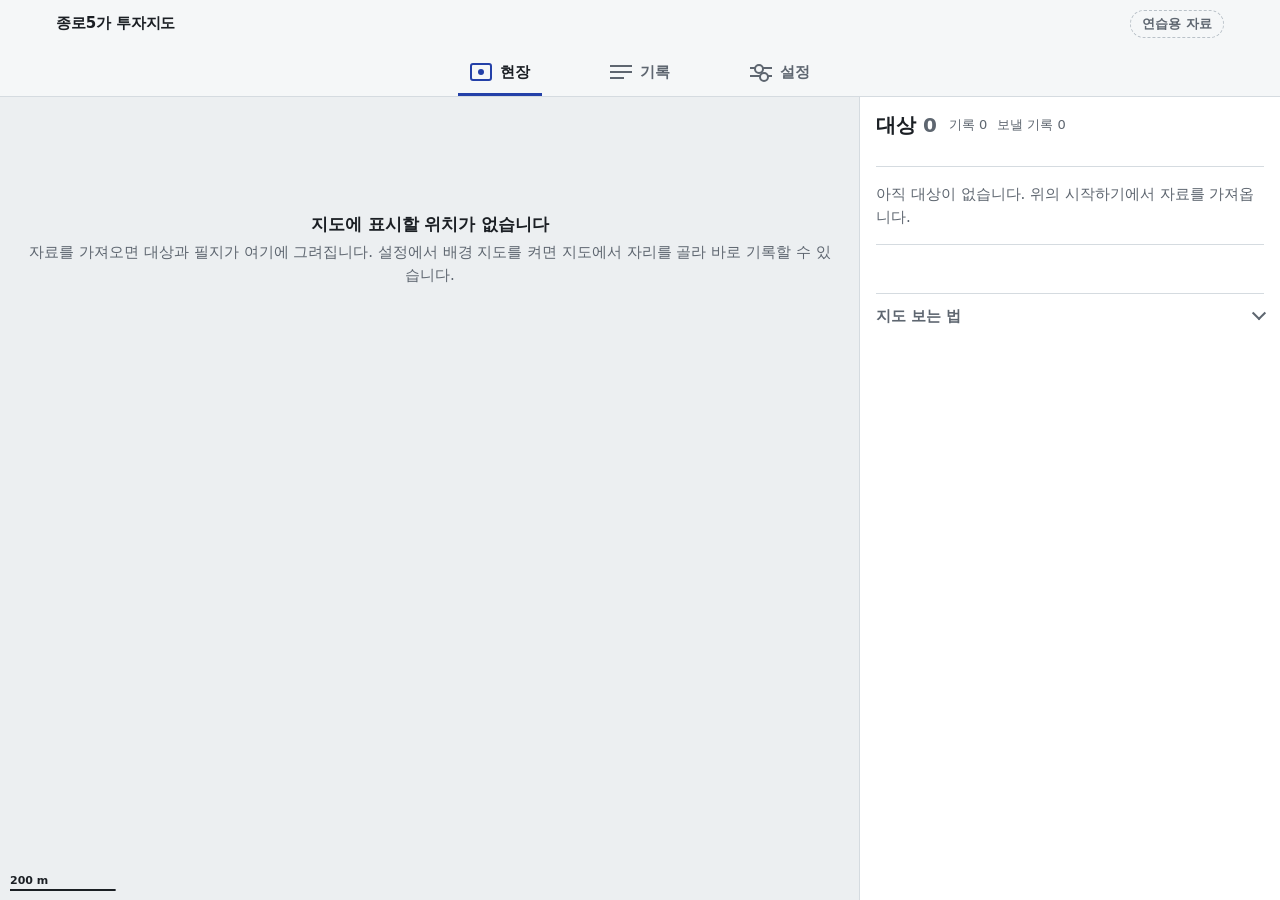
==== web/index.html @ 3e19338e "J5-066: 거래 종류 거르기 (지도 실거래·주변 사례) - 지도 실거래 줄과 필지 카드 주변 사례에 같은 종류 고르기(모든 종류·상업·업무·단독·다가구·토지), 이 폰에 저장 " ====
<!doctype html>
<html lang="ko">
<head>
<meta charset="utf-8">
<meta name="viewport" content="width=device-width, initial-scale=1, viewport-fit=cover">
<meta http-equiv="Content-Security-Policy" content="default-src 'self'; img-src 'self' blob: https://api.vworld.kr; object-src 'none'; base-uri 'none'; form-action 'none'">
<meta name="theme-color" content="#f5f7f8">
<title>종로5가 투자지도</title>
<link rel="icon" href="favicon.svg" type="image/svg+xml">
<link rel="stylesheet" href="styles.css">
</head>
<body>
<header class="appbar">
  <div class="appbar-inner">
    <h1 class="wordmark">종로5가 투자지도</h1>
    <span id="mode-badge" class="mode-badge" title="지금 쓰는 자료 종류">연습용 자료</span>
  </div>
  <div id="offline-banner" class="banner banner-offline" role="status" hidden>오프라인입니다. 지도·목록·기록·보내기는 그대로 쓸 수 있습니다.</div>
</header>

<main id="main">
<p id="fatal" class="banner banner-error" role="alert" hidden></p>

<!-- 현장: 화면을 채우는 지도 + 아래 시트(대상 목록·선택한 대상·필지) -->
<section id="view-map" class="view view-field" data-view="map" aria-labelledby="map-title">
  <h2 id="map-title" class="sr-only">현장</h2>
  <div class="field-map map-wrap">
    <svg id="map-svg" role="img" aria-label="대상 위치와 필지 경계 지도"></svg>
    <div id="map-empty" class="map-empty"><div><strong>지도에 표시할 위치가 없습니다</strong>자료를 가져오면 대상과 필지가 여기에 그려집니다. 설정에서 배경 지도를 켜면 지도에서 자리를 골라 바로 기록할 수 있습니다.</div></div>
    <div id="map-top" class="map-top">
      <form id="parcel-search-form" class="map-search" role="search" hidden>
        <label for="parcel-search" class="sr-only">지번으로 필지 찾기</label>
        <input id="parcel-search" type="search" inputmode="search" autocomplete="off" enterkeyhint="search" placeholder="지번 (예: 182-13)">
        <button id="parcel-search-go" class="search-go" type="submit">찾기</button>
      </form>
      <div class="map-chips" role="group" aria-label="지도 보기">
        <button id="map-locate" class="chip" disabled>내 위치</button>
        <button id="map-fit" class="chip" aria-label="전체 보기">전체</button>
        <button id="map-zones" class="chip" aria-pressed="false" disabled>용도지역</button>
        <button id="map-deals" class="chip" aria-pressed="false" aria-controls="deal-legend" hidden>실거래</button>
      </div>
      <div id="pick-bar" class="pick-bar" role="group" aria-labelledby="pick-help" hidden>
        <p id="pick-help" class="pick-help">지도를 움직여 가운데 십자를 기록할 곳에 맞춥니다. 필지 안이면 그 필지 카드가 열립니다.</p>
        <label for="pick-name" class="sr-only">이름 (선택)</label>
        <input id="pick-name" type="text" autocomplete="off" maxlength="60" enterkeyhint="done" placeholder="이름 (선택, 예: 세운상가 옆 3층)">
        <div class="card-actions"><button id="pick-ok" class="primary">이 자리를 대상으로 기록</button><button id="pick-cancel" class="secondary">취소</button></div>
        <p id="pick-note" class="note" role="status"></p>
      </div>
      <p id="zone-legend" class="map-legend zone-legend" hidden></p>
      <div id="deal-legend" class="deal-legend" role="group" aria-label="실거래 보기" hidden>
        <span class="deal-seg" role="group" aria-label="값">
          <button class="deal-seg-btn" data-deal-mode="total" aria-pressed="true">총액</button><button class="deal-seg-btn" data-deal-mode="land" aria-pressed="false">대지 평당</button><button class="deal-seg-btn" data-deal-mode="floor" aria-pressed="false">연면적 평당</button>
        </span>
        <label for="deal-years" class="sr-only">기간</label>
        <select id="deal-years" class="deal-years"><option value="1">1년</option><option value="3">3년</option><option value="5">5년</option><option value="0">전체</option></select>
        <label for="deal-kind" class="sr-only">거래 종류</label>
        <select id="deal-kind" class="deal-years" hidden><option value="all">모든 종류</option><option value="nrg">상업·업무</option><option value="sh">단독·다가구</option><option value="land">토지</option></select>
        <span id="deal-count" class="deal-count" role="status"></span>
      </div>
    </div>
    <div class="map-tools" role="group" aria-label="확대·축소·자리 고르기">
      <button id="map-zoom-in" class="tool" aria-label="확대">+</button>
      <button id="map-zoom-out" class="tool" aria-label="축소">−</button>
      <button id="map-pick" class="tool pick-tool" aria-label="자리 고르기" title="자리 고르기: 지도에서 한 곳을 골라 기록" aria-pressed="false" aria-controls="pick-bar"><svg viewBox="0 0 24 24" width="22" height="22" aria-hidden="true" focusable="false"><circle cx="12" cy="12" r="6" /><line x1="12" y1="1" x2="12" y2="7" /><line x1="12" y1="17" x2="12" y2="23" /><line x1="1" y1="12" x2="7" y2="12" /><line x1="17" y1="12" x2="23" y2="12" /></svg></button>
    </div>
  </div>

  <div id="field-sheet" class="field-sheet" data-state="peek">
    <button id="sheet-toggle" class="sheet-grip" type="button" aria-expanded="false" aria-controls="sheet-body"><span class="grip" aria-hidden="true"></span><span class="sr-only">목록 펼치기</span></button>
    <div class="sheet-head">
      <h3 id="targets-title" class="sheet-title">대상 <span id="stat-targets" class="num">0</span></h3>
      <p class="sheet-counts"><span>기록 <span id="stat-records" class="num">0</span></span><span class="to-send">보낼 기록 <span id="stat-unexported" class="num">0</span></span></p>
      <button id="start-observing" class="primary" hidden>기록 시작</button>
    </div>
    <div id="sheet-body" class="sheet-body">
      <p id="parcel-search-note" class="note" role="status"></p>
      <ul id="parcel-search-results" class="rows pick-list" hidden></ul>

      <div id="map-selected" class="target-card" hidden>
        <div class="card-head">
          <div class="card-title"><strong id="map-selected-label"></strong><span id="map-selected-badges" class="badges"></span></div>
          <button id="map-selected-close" class="tool close" aria-label="선택 해제">✕</button>
        </div>
        <p id="map-selected-sub" class="pencil"></p>
        <div class="card-actions">
          <button id="map-selected-start" class="primary big">기록하기</button>
          <button id="map-selected-history" class="secondary">이력</button>
        </div>
        <p id="map-selected-ext" class="ext-links" hidden></p>
      </div>

      <div id="deal-panel" class="parcel-card" hidden>
        <div class="card-head">
          <div class="card-title"><span class="badge">번지대</span><strong id="deal-title" class="jibun"></strong></div>
          <button id="deal-close" class="tool close" aria-label="번지대 거래 닫기">✕</button>
        </div>
        <p id="deal-note" class="pencil small"></p>
        <ul id="deal-list" class="rows deal-list"></ul>
      </div>

      <div id="parcel-panel" class="parcel-card" hidden>
        <div class="card-head">
          <div class="card-title">
            <span id="parcel-mode" class="badge"></span>
            <strong id="parcel-title" class="jibun"></strong>
          </div>
          <button id="parcel-close" class="tool close" aria-label="필지 닫기">✕</button>
        </div>
        <p class="pencil small">필지 번호 <span id="parcel-pnu" class="num"></span></p>
        <p id="parcel-meta" class="pencil small"></p>
        <ul id="parcel-attrs" class="facts" hidden></ul>
        <section id="parcel-years" class="card-years" aria-labelledby="parcel-years-title" hidden>
          <h4 id="parcel-years-title" class="sub-title">연도별</h4>
          <table id="parcel-years-table" class="years-table" aria-labelledby="parcel-years-title"><thead><tr><th scope="col">연도</th><th scope="col">공시지가<span class="unit">원/㎡</span></th><th scope="col">이 필지 거래</th><th scope="col" class="col-owner">소유 변동</th></tr></thead><tbody></tbody></table>
          <button id="parcel-years-all" class="quiet">모든 연도와 기록 보기</button>
        </section>
        <section id="parcel-deals" class="card-deals" aria-labelledby="parcel-deals-title" hidden>
          <h4 id="parcel-deals-title" class="sub-title">최근 거래</h4>
          <ul id="parcel-deals-list" class="rows deal-list"></ul>
          <p id="parcel-deals-note" class="pencil small" hidden></p>
        </section>
        <section id="parcel-comps" class="card-comps" aria-labelledby="parcel-comps-title" hidden>
          <h4 id="parcel-comps-title" class="sub-title">주변 사례</h4>
          <p class="comps-scope"><span id="comps-scope" class="pencil small"></span><label for="comps-years" class="sr-only">주변 사례 기간</label><select id="comps-years" class="deal-years"><option value="1">1년</option><option value="3">3년</option><option value="5">5년</option><option value="0">전체</option></select><label for="comps-kind" class="sr-only">주변 사례 거래 종류</label><select id="comps-kind" class="deal-years" hidden><option value="all">모든 종류</option><option value="nrg">상업·업무</option><option value="sh">단독·다가구</option><option value="land">토지</option></select></p>
          <ul id="comps-facts" class="facts"></ul>
          <p id="comps-reference" class="note" role="status"></p>
          <ul id="comps-list" class="rows deal-list"></ul>
          <p class="pencil small">실거래 신고 자료에서 계산한 단가와 배율이며 감정평가가 아닙니다. 지분 거래는 단가에서 뺍니다. 기간은 지도의 실거래 기간과 같습니다.</p>
        </section>
        <details id="parcel-price" class="disclosure quiet" hidden>
          <summary>공시지가가 바뀐 지점</summary>
          <ul id="parcel-price-list" class="facts price-trend"></ul>
        </details>
        <h4 class="sub-title">이 필지의 대상</h4>
        <ul id="parcel-assets" class="rows inside-list"></ul>
        <div class="card-actions">
          <button id="parcel-history" class="primary">필지 이력</button>
          <button id="parcel-new-asset" class="secondary" hidden>이 필지를 대상으로 기록</button>
        </div>
        <p id="parcel-ext" class="ext-links" hidden></p>
        <details class="disclosure quiet">
          <summary>이 정보의 출처</summary>
          <p id="parcel-attrs-note" class="help" hidden>PC 에서 넣은 토지 자료(VWorld 토지특성·이용계획·소유구분)의 값을 그대로 보입니다. 확인이나 법률 판단이 아니며, 기준일은 위 목록의 "자료 기준일" 입니다(지도의 필지 경계 기준일과 다를 수 있습니다). 소유는 구분·공유인수·변동일만 담습니다. 규제 이름은 자료에 적힌 순서대로이고 코드와 하나씩 짝지은 것이 아닙니다.</p>
          <p class="help">공시지가 추이는 PC 에 넣은 토지 자료 사이에서 값이 바뀐 지점입니다. 시세나 가치 판단이 아닙니다.</p>
          <p class="help">"이 필지를 대상으로 기록" 은 이 폰에만 임시 대상을 만들고 바로 기록을 시작합니다. PC 로 보내면 확인 전 대상으로 넘어가고, 나중에 PC 자료에 그 대상이 들어오면 폰의 사본은 정리됩니다.</p>
        </details>
      </div>

      <div id="home-empty" class="start-card" hidden>
        <h3>시작하기</h3>
        <p>PC 에서 만든 자료 파일(.j5view.zip)을 가져오면 대상·필지·거래가 한 번에 들어옵니다. 처음이라면 연습용 자료로 먼저 둘러봅니다.</p>
        <div class="card-actions">
          <label class="file-btn primary-file"><span>PC 자료 파일 가져오기</span><input id="home-view-file" type="file" accept="application/zip,.zip"></label>
          <button id="home-load-synthetic" class="secondary">연습용 자료로 둘러보기</button>
        </div>
        <p id="home-note" class="note" role="status"></p>
        <button id="home-go-settings" class="quiet">다른 파일은 설정에서 가져옵니다</button>
      </div>

      <div id="asset-filter" class="seg" role="group" aria-label="대상 목록 거르기" hidden>
        <button type="button" data-filter="all" aria-pressed="true">전체</button>
        <button type="button" data-filter="watchlist" aria-pressed="false">관찰목록</button>
        <span id="asset-filter-note" class="pencil" role="status"></span>
      </div>
      <ul id="asset-list" class="rows target-list" aria-labelledby="targets-title"></ul>
      <p id="home-last" class="pencil small"></p>
      <p id="map-note" class="pencil small" role="status"></p>

      <details id="parcel-filter" class="disclosure filter-box" hidden>
        <summary>조건으로 필지 찾기</summary>
        <form id="parcel-filter-form">
          <div class="filter-grid">
            <label>용도지역 <select id="pf-zone"><option value="">전체</option></select></label>
            <label>소유구분 <select id="pf-owner"><option value="">전체</option></select></label>
            <label>공부면적 최소 ㎡ <input id="pf-area-min" type="number" inputmode="decimal" min="0" step="any"></label>
            <label>공부면적 최대 ㎡ <input id="pf-area-max" type="number" inputmode="decimal" min="0" step="any"></label>
            <label>공시지가 최소 만원/㎡ <input id="pf-price-min" type="number" inputmode="decimal" min="0" step="any"></label>
            <label>공시지가 최대 만원/㎡ <input id="pf-price-max" type="number" inputmode="decimal" min="0" step="any"></label>
            <label class="wide">대상 <select id="pf-assets"><option value="">상관없음</option><option value="none">대상 없는 필지</option><option value="any">대상 있는 필지</option><option value="watch">관찰목록 대상이 있는 필지</option></select></label>
            <label class="check wide"><input id="pf-restricted" type="checkbox"> 저촉 규제가 있는 필지만</label>
          </div>
          <div class="card-actions"><button type="submit" class="primary">찾기</button><button type="button" id="pf-clear" class="secondary">지우기</button></div>
        </form>
        <p id="parcel-filter-note" class="note" role="status"></p>
        <ul id="parcel-filter-results" class="rows pick-list" hidden></ul>
        <p class="help">불러온 필지의 토지 자료 값으로 거릅니다. 값이 없는 필지는 맞는 것으로 치지 않고 따로 셉니다. 공부면적은 토지대장 면적입니다. 매입 가능성이나 규제 판단이 아닙니다.</p>
      </details>

      <details class="disclosure quiet">
        <summary>지도 보는 법</summary>
        <p id="map-legend" class="map-legend"><span><span class="lg lg-syn"></span>연습용 대상</span> <span><span class="lg lg-real"></span>실제 대상</span> <span><span class="lg lg-sel"></span>고른 대상</span> <span><span class="lg lg-parcel"></span>필지 경계</span> <span><span class="lg lg-bm"></span>건물·도로</span></p>
        <p class="help">점을 누르면 대상이, 필지를 누르면 그 필지의 정보가 아래에 열립니다. 북쪽이 위입니다.</p>
        <p class="help">"내 위치" 는 누를 때만 위치를 한 번 읽어 지도에 표시하고 그 자리의 필지를 엽니다. 위치는 저장하거나 보내지 않습니다. 배경 타일을 켜 두었다면 화면을 자동으로 옮기지 않습니다(옮기면 그 주변 타일을 제공자에게 요청하게 됩니다).</p>
        <p class="help">"용도지역" 은 토지 자료가 든 필지 파일을 넣었을 때 켤 수 있습니다. 색은 구분용이며 규제 판단이 아닙니다.</p>
        <p class="help">"다른 지도에서 보기" 를 누르면 좌표만 그 지도 서비스로 넘어갑니다. 대상 이름·지번·기록은 넘기지 않습니다.</p>
      </details>
    </div>
  </div>
</section>

<!-- 기록: PC 로 보내기 + 이 폰의 기록 -->
<section id="view-records" class="view view-page" data-view="records" aria-labelledby="records-title" hidden>
  <div class="page-head">
    <h2 id="records-title">기록 <span id="record-count" class="count"></span></h2>
  </div>
  <section class="send-card" aria-labelledby="export-title">
    <h3 id="export-title">PC 로 보내기</h3>
    <p id="export-summary" class="summary" role="status"></p>
    <ol id="export-steps" class="steps" aria-label="보내기 단계">
      <li class="step-item" data-step="1"><span class="step-n">1</span><span class="step-t">확인</span></li>
      <li class="step-item" data-step="2"><span class="step-n">2</span><span class="step-t">파일 만들기</span></li>
      <li class="step-item" data-step="3"><span class="step-n">3</span><span class="step-t">파일 저장</span></li>
      <li class="step-item" data-step="4"><span class="step-n">4</span><span class="step-t">저장 확인</span></li>
    </ol>
    <div class="card-actions">
      <button id="export-prepare" class="primary">파일 만들기</button>
      <button id="export-save" class="primary" disabled>파일 저장</button>
      <button id="export-confirm" class="secondary" disabled>저장 확인</button>
    </div>
    <p id="export-note" class="note" role="status" aria-live="polite"></p>
    <ul id="export-errors" class="plain"></ul>
    <label class="check"><input id="include-exported" type="checkbox"> 이미 보낸 기록도 다시 넣기</label>
    <details class="disclosure quiet">
      <summary>보내기는 이렇게 됩니다</summary>
      <p class="help">기록과 사진을 파일 하나로 묶어 폰에 저장하고, 그 파일을 PC 로 옮겨 반영합니다. 파일 앱에서 저장된 것을 확인하고 "저장 확인" 을 눌러야 보낸 기록이 됩니다.</p>
      <p class="help">보낸 뒤 PC 에 반영됐는지, 백업됐는지는 PC 에서 확인합니다. 이 폰은 기록을 지우지 않습니다.</p>
    </details>
    <details class="disclosure quiet"><summary>만든 파일</summary><ul id="export-history" class="plain"></ul></details>
  </section>
  <h3 class="list-head">이 폰의 기록</h3>
  <ul id="record-list" class="rows record-list"></ul>
</section>

<!-- 설정 -->
<section id="view-settings" class="view view-page" data-view="settings" aria-labelledby="settings-title" hidden>
  <div class="page-head">
    <h2 id="settings-title">설정</h2>
  </div>

  <section class="panel" aria-labelledby="data-title">
    <h3 id="data-title">자료 가져오기</h3>
    <p class="help">파일은 이 폰 안에서만 읽고 어디로도 보내지 않습니다. 자료를 바꿔도 저장한 기록은 지워지지 않습니다.</p>
    <div class="stack">
      <div class="data-item">
        <div class="field-name">PC 자료 파일</div>
        <p id="view-status" class="pencil small"></p>
        <div class="card-actions">
          <label class="file-btn"><span>파일 선택 (.j5view.zip)</span><input id="view-file" type="file" accept="application/zip,.zip"></label>
          <button id="clear-view" class="danger">PC 기록·거래 지우기</button>
        </div>
        <p id="view-note" class="note" role="status"></p>
        <p class="help">PC 의 <code>j5 db project-copy</code> 로 만든 파일입니다. 대상 목록·필지·PC 기록·거래가 함께 들어오고 사진은 들어오지 않습니다. 파일이 가장 새것인지는 PC 에서 확인합니다.</p>
      </div>
      <div id="sample-item" class="data-item" hidden>
        <div class="field-name">연습용 자료</div>
        <p class="help">앱에 들어 있는 가상 대상·필지·윤곽입니다. 지워도 저장한 기록, PC 자료 파일, 이 폰에서 만든 대상은 그대로입니다. 다시 보려면 현장의 시작하기에서 연습용 자료로 둘러보기를 누릅니다.</p>
        <div class="card-actions"><button id="clear-sample" class="danger">연습용 자료 지우기</button></div>
      </div>
      <p id="sample-note" class="note" role="status"></p>
      <details class="disclosure">
        <summary>파일 하나씩 가져오기</summary>
        <div class="stack">
          <div class="data-item">
            <div class="field-name">대상 목록</div>
            <p id="seed-status" class="pencil small"></p>
            <div class="card-actions">
              <button id="load-synthetic" class="secondary">연습용 대상 5곳</button>
              <label class="file-btn"><span>목록 파일 선택</span><input id="seed-file" type="file" accept="application/json,.json"></label>
            </div>
            <p id="seed-note" class="note" role="status"></p>
          </div>
          <div class="data-item">
            <div class="field-name">필지 경계</div>
            <div class="card-actions">
              <button id="load-synthetic-parcels" class="secondary">연습용 필지 6개</button>
              <label class="file-btn"><span>필지 파일 선택</span><input id="parcels-file" type="file" accept="application/json,application/geo+json,.json,.geojson"></label>
              <button id="clear-parcels" class="danger">필지 지우기</button>
            </div>
            <p id="parcels-note" class="note" role="status"></p>
          </div>
          <div class="data-item">
            <div class="field-name">건물·도로 윤곽</div>
            <div class="card-actions">
              <button id="load-synthetic-basemap" class="secondary">연습용 배경</button>
              <label class="file-btn"><span>배경 파일 선택</span><input id="basemap-file" type="file" accept="application/json,application/geo+json,.json,.geojson"></label>
              <button id="clear-basemap" class="danger">배경 지우기</button>
            </div>
            <p id="basemap-note" class="note" role="status"></p>
            <p class="help">PC 에서 공공 도형 자료로 만든 파일입니다. 건물·도로 윤곽과 도로명만 있고 상호·주소는 없습니다.</p>
          </div>
        </div>
      </details>
    </div>
  </section>

  <section class="panel" aria-labelledby="ws-title">
    <h3 id="ws-title">작업 공간</h3>
    <div class="stack">
      <label class="field"><span>작업 공간 이름</span>
        <input id="study-id" type="text" autocomplete="off" autocapitalize="off" spellcheck="false" placeholder="예: jongno5ga-2026">
        <span class="field-hint">PC 와 같은 이름이어야 기록이 반영됩니다. 영문·숫자·하이픈만 씁니다. PC 자료 파일을 가져오면 자동으로 채워집니다.</span>
      </label>
      <label class="field"><span>자료 종류</span>
        <select id="data-mode"><option value="synthetic">연습용 자료</option><option value="private_real">실제 자료 (비공개)</option></select>
        <span class="field-hint">실제 임장은 실제 자료로 두고 실제 대상 목록을 씁니다.</span>
      </label>
      <details class="disclosure">
        <summary>조사 경로 (선택)</summary>
        <label class="field"><span>조사 경로 ID</span>
          <input id="route-version" type="text" autocomplete="off" autocapitalize="off" spellcheck="false" placeholder="PC 에서 정한 경로 버전 ID">
          <span class="field-hint">비우면 경로 없는 자유 임장으로 기록됩니다.</span>
        </label>
      </details>
      <div class="card-actions"><button id="save-settings" class="primary">저장</button> <span id="settings-note" class="note" role="status"></span></div>
    </div>
  </section>

  <section class="panel" aria-labelledby="tiles-title">
    <h3 id="tiles-title">배경 지도</h3>
    <p class="help">공식 타일 API 의 지도를 배경으로 깝니다. 켜면 지도를 움직일 때 타일을 받아 오고, 받은 타일은 이 폰에 남아 오프라인에서도 보입니다. 인증키는 이 폰에만 저장됩니다.</p>
    <div class="stack">
      <label class="field"><span>제공자</span>
        <select id="tiles-provider">
          <option value="">쓰지 않음 (대상·필지·윤곽만)</option>
          <option value="custom">직접 입력 (타일 주소 또는 같은 출처의 타일 폴더)</option>
          <option value="vworld_base" disabled>VWorld 기본 지도 · 공식 문서 확인 전</option>
          <option value="vworld_satellite" disabled>VWorld 항공사진 · 확인 전</option>
          <option value="vworld_hybrid" disabled>VWorld 항공사진 + 라벨 · 확인 전</option>
        </select>
      </label>
      <label class="field" id="tiles-template-field" hidden><span>타일 주소</span><input id="tiles-template" type="text" autocomplete="off" autocapitalize="off" spellcheck="false" placeholder="api.vworld.kr 의 https 주소 또는 ./tiles/{z}/{x}/{y}.png">
        <span class="field-hint">{z} {x} {y} 가 든 api.vworld.kr 의 https 주소나 ./ 로 시작하는 같은 출처 경로만 됩니다. 인증키 자리는 {key} 로 씁니다.</span></label>
      <label class="field" id="tiles-key-field" hidden><span>인증키</span><input id="tiles-key" type="password" autocomplete="off" spellcheck="false" placeholder="제공자에서 발급한 키">
        <span class="field-hint">이 폰에만 저장되며 주소·저장된 타일·화면 어디에도 남지 않습니다. VWorld 는 vworld.kr 에서 무료로 발급하고, 이 앱을 여는 주소를 서비스 URL 로 등록해야 합니다.</span></label>
      <div class="card-actions"><button id="tiles-save" class="primary">배경 지도 저장</button> <span id="tiles-note" class="note" role="status"></span></div>
      <div class="field-name">이 폰에 저장된 타일</div>
      <p id="tiles-cache-status" class="pencil small"></p>
      <div class="card-actions">
        <button id="tiles-prefetch" class="secondary">이 범위 미리 받기</button>
        <button id="tiles-clear" class="danger">저장된 타일 지우기</button>
      </div>
      <p id="tiles-prefetch-note" class="note" role="status"></p>
      <p class="help">"이 범위 미리 받기" 는 대상·필지가 있는 곳(여유 300 m)을 확대 14~18 단계로 받아 둡니다. 임장 전에 Wi-Fi 에서 한 번 받아 두면 현장에서 통신 없이 배경이 보입니다. 이용조건·출처 표시는 제공자 약관을 따릅니다.</p>
    </div>
  </section>

  <details class="disclosure">
    <summary>다른 폰이나 주소로 옮길 때</summary>
    <p class="help">기록은 이 주소(<span id="migrate-origin" class="num"></span>)로 연 브라우저 안에만 있습니다. 주소나 폰을 바꾸면 보이지 않으므로 옮기기 전에 모두 PC 로 보냅니다. 앱은 기록을 지우지 않습니다.</p>
    <p id="migrate-note" role="status"></p>
    <p id="migrate-storage" class="pencil small"></p>
    <ol class="help">
      <li>남은 기록을 모두 보내고 PC 에서 반영·백업을 확인합니다.</li>
      <li>새 폰·새 주소에서 앱을 열고 같은 작업 공간 이름을 저장합니다.</li>
      <li>PC 자료 파일을 가져옵니다.</li>
      <li>옛 폰의 사이트 데이터는 PC 반영을 확인한 뒤 브라우저 설정에서 지웁니다.</li>
    </ol>
  </details>

  <details class="disclosure">
    <summary>쓰는 순서</summary>
    <ol class="help">
      <li>PC 자료 파일을 가져옵니다. 작업 공간 이름이 함께 채워집니다.</li>
      <li>현장에서 지도나 목록으로 건물을 고르고 기록하기를 누릅니다.</li>
      <li>달라짐·그대로·확인 어려움 가운데 하나를 고르고 사진과 메모를 남깁니다.</li>
      <li>임장을 마치면 기록 화면에서 PC 로 보내기를 합니다.</li>
      <li>파일을 PC 로 옮겨 반영합니다. 반영과 백업은 PC 에서 확인합니다.</li>
    </ol>
  </details>

  <details class="disclosure">
    <summary>앱 정보</summary>
    <p id="status-line" class="num small"></p>
    <p class="help">PC 명령과 파일 형식은 저장소의 j5/README.md·web/README.md 에 있습니다. <a href="devtest.html">기기 시험 페이지</a></p>
  </details>
</section>
</main>

<!-- 기록하기 화면 -->
<div id="sec-observe" class="sheet" role="dialog" aria-modal="true" aria-labelledby="observe-title" hidden>
  <div class="sheet-inner">
    <div class="sheet-bar">
      <button id="cancel-observation" class="tool close" aria-label="닫기">✕</button>
      <div class="sheet-bar-title">
        <h2 id="observe-title"><span id="target-label"></span></h2>
        <span id="target-sub" class="pencil small"></span>
      </div>
    </div>
    <div id="observe-form" class="stack form-body">
      <fieldset class="choice" id="change-status-group">
        <legend>지난번과 비교하면</legend>
        <label class="choice-item"><input type="radio" name="change-status" id="status-change_observed" value="change_observed"><span class="choice-mark" aria-hidden="true">!</span><span><strong>달라짐</strong><small>간판·임대 광고·공사처럼 바뀐 것이 있음</small></span></label>
        <label class="choice-item"><input type="radio" name="change-status" id="status-no_change" value="no_change"><span class="choice-mark" aria-hidden="true">=</span><span><strong>그대로</strong><small>지난번과 같음</small></span></label>
        <label class="choice-item"><input type="radio" name="change-status" id="status-hard_to_confirm" value="hard_to_confirm"><span class="choice-mark" aria-hidden="true">?</span><span><strong>확인 어려움</strong><small>가려짐·문 닫힘·들어갈 수 없음</small></span></label>
      </fieldset>
      <div class="field">
        <span class="field-name">사진</span>
        <label class="file-btn wide camera"><span>사진 찍기·고르기</span><input id="photos" type="file" accept="image/*" multiple></label>
        <span class="field-hint">JPEG·PNG·WebP, 한 장에 20MB 까지. 달라짐을 고르면 사진이나 메모 가운데 하나가 필요합니다.</span>
        <div id="photo-list" class="stack"></div>
      </div>
      <label class="field"><span>메모</span><textarea id="note" rows="2" maxlength="2000" placeholder="예: 1층 임대 광고, 간판 교체"></textarea></label>
      <details class="disclosure">
        <summary>본 시각 <span id="observed-summary" class="pencil"></span></summary>
        <label class="field"><span>본 시각</span><input id="observed-at" type="datetime-local"></label>
        <label class="check"><input id="date-only" type="checkbox"> 시각을 모르면 날짜만</label>
      </details>
      <p id="observe-note" role="status" aria-live="assertive"></p>
      <div class="sheet-actions">
        <button id="save-observation" class="primary big">저장</button>
        <button id="cancel-observation-2" class="secondary">취소</button>
      </div>
    </div>
    <div id="observe-done" class="done" hidden>
      <div class="done-mark" aria-hidden="true">✓</div>
      <h3 id="done-title">저장했습니다</h3>
      <p id="done-text" class="pencil"></p>
      <div class="stack">
        <button id="done-next" class="primary big">다음 대상 기록</button>
        <button id="done-list" class="secondary">지도로</button>
        <button id="done-records" class="secondary">기록 보기</button>
      </div>
    </div>
  </div>
</div>

<!-- 이력 화면: 대상·필지의 연도별 기록·거래 -->
<div id="sec-history" class="sheet" role="dialog" aria-modal="true" aria-labelledby="history-title" hidden>
  <div class="sheet-inner">
    <div class="sheet-bar">
      <button id="history-close" class="tool close" aria-label="닫기">✕</button>
      <div class="sheet-bar-title">
        <h2 id="history-title"></h2>
        <span id="history-sub" class="pencil small"></span>
      </div>
    </div>
    <p id="history-source" class="help"></p>
    <section id="history-years" class="years" hidden>
      <h3 id="history-years-title">연도별 요약</h3>
      <table id="history-years-table" class="years-table" aria-labelledby="history-years-title"><thead><tr><th scope="col">연도</th><th scope="col">공시지가<span class="unit">원/㎡</span></th><th scope="col">이 필지 거래</th><th scope="col" class="col-owner">소유 변동</th></tr></thead><tbody></tbody></table>
      <p id="history-years-more" class="help" hidden></p>
      <details class="disclosure quiet">
        <summary>표 읽는 법</summary>
        <p class="help">공시지가는 그 연도 기준 값이고 괄호 안은 전년 대비입니다. 거래는 이 필지와 지번이 같은 계약연도별 거래 수이며, 지번 일부가 가려진 번지대 거래는 따로 셉니다(이 필지의 거래로 확정하지 않습니다). 거래를 모으지 않았거나(미수집) 일부만 받은 해, 거래 범위 밖 동은 0 건이 아니라 그 사유를 적습니다. 소유 변동은 그해의 소유 변동일(월-일)이고, 토지소유 자료가 없으면 "자료 없음" 입니다. 시세·가치 판단이 아닙니다.</p>
      </details>
    </section>
    <div id="history-list" class="timeline"></div>
    <p id="history-empty" class="empty" hidden>아직 기록이 없습니다. 이 폰의 기록은 저장하면 바로 보이고, PC 의 기록·거래는 PC 자료 파일을 가져오면 보입니다.</p>
    <details class="disclosure quiet">
      <summary>표시 기준</summary>
      <p class="help"><span class="badge src-device">이 폰</span> 이 폰에 저장한 기록. <span class="badge src-pc">PC</span> PC 자료 파일에 든 기록·거래(가져온 때 기준). <span class="badge match-exact">이 필지</span> 지번이 맞는 거래. <span class="badge match-prefix">번지대</span> 지번 일부가 가려진 거래로 이 필지의 것인지 확정할 수 없습니다. 동 전체가 가려진 거래는 어느 필지에도 붙이지 않습니다.</p>
    </details>
    <div class="sheet-actions">
      <button id="history-record" class="primary big" hidden>이 대상 기록하기</button>
      <button id="history-close-2" class="secondary">닫기</button>
    </div>
  </div>
</div>

<nav class="bottom-nav" aria-label="주 메뉴">
  <button id="nav-map" data-view="map" class="nav-btn"><span class="nav-ic nav-ic-field" aria-hidden="true"></span>현장</button>
  <button id="nav-records" data-view="records" class="nav-btn"><span class="nav-ic nav-ic-records" aria-hidden="true"></span>기록<span id="nav-records-badge" class="nav-badge" hidden></span></button>
  <button id="nav-settings" data-view="settings" class="nav-btn"><span class="nav-ic nav-ic-settings" aria-hidden="true"></span>설정</button>
</nav>
<script type="module" src="app/main.js"></script>
</body>
</html>
---- web/styles.css ----
/* 종로5가 투자지도 현장 앱 (J5-054 "지적 야장"). 외부 글꼴·이미지·프레임워크 없음 (CSP default-src 'self'). 인라인 style 속성은 쓰지 않는다.
   측량 야장과 지적도에서 가져온 색: 차가운 종이 바탕, 먹 글, 청색 잉크(주 행동·선택), 지적 적색(지도의 필지선·지번에만), 형광펜 노랑(아직 PC 로 보내지 않은 기록).
   라이트·다크는 토큰만 바꾼다. */

:root {
  color-scheme: light;
  --paper: #f5f7f8;      /* 바탕: 차가운 야장 종이 */
  --sheet: #ffffff;      /* 시트·입력면 */
  --sheet-2: #eef1f3;    /* 눌린 면·보조 면 */
  --ink: #1b1f24;        /* 본문 */
  --pencil: #5e6670;     /* 보조 글 */
  --rule: #d5dbe0;       /* 괘선 */
  --rule-strong: #b9c1c8;
  --blue: #2340a8;       /* 청색 잉크: 주 행동·선택 */
  --blue-ink: #ffffff;
  --blue-soft: #e6ebfa;
  --cad: #c8372d;        /* 지적 적색: 필지선·지번 (장식에 쓰지 않는다) */
  --marker: #ffe14d;     /* 형광펜: 보낼 기록 */
  --marker-ink: #2b2500;
  --ok: #1d6b45;
  --ok-soft: #e2f1e8;
  --warn: #8a4b00;
  --warn-soft: #fff1dc;
  --danger: #a12a24;
  --danger-soft: #fbe9e7;
  --map-bg: #eceff1;
  --bm-road: #ffffff;
  --bm-building: #dce1e5;
  --shadow-float: 0 1px 2px rgba(16, 24, 32, .12), 0 6px 20px rgba(16, 24, 32, .10);
  --shadow-sheet: 0 -1px 0 rgba(16, 24, 32, .06), 0 -8px 28px rgba(16, 24, 32, .10);

  --t-xs: .8125rem;   /* 13 */
  --t-s: .9375rem;    /* 15 */
  --t-m: 1.0625rem;   /* 17 본문 (햇빛 아래에서 읽히는 크기) */
  --t-l: 1.25rem;     /* 20 */
  --t-xl: 1.5rem;     /* 24 */
  --t-xxl: 1.875rem;  /* 30 지번 */

  --s-1: 4px; --s-2: 8px; --s-3: 12px; --s-4: 16px; --s-5: 24px; --s-6: 32px;
  --r-btn: 10px; --r-card: 14px; --r-sheet: 18px; --r-pill: 999px;
  --touch: 44px;
  --appbar-h: 48px;
  --banner-h: 0px;       /* 오프라인 배너의 실제 높이 (main.js syncBannerSpace) */
  --nav-h: 58px;
  --safe-top: env(safe-area-inset-top, 0px);
  --safe-bottom: env(safe-area-inset-bottom, 0px);
  --content-max: 720px;
  font-family: -apple-system, BlinkMacSystemFont, "Apple SD Gothic Neo", "Pretendard Variable", Pretendard, "Noto Sans KR", system-ui, sans-serif;
  font-size: 16px;
  line-height: 1.5;
  -webkit-text-size-adjust: 100%;
  font-feature-settings: "tnum" 1;
}
@media (prefers-color-scheme: dark) {
  :root {
    color-scheme: dark;
    --paper: #121518; --sheet: #1b1f24; --sheet-2: #252a31; --ink: #e8ebee; --pencil: #9aa3ad; --rule: #2e353d; --rule-strong: #46505a;
    --blue: #8ea6ff; --blue-ink: #0d1430; --blue-soft: #1e2747; --cad: #f07a6e; --marker: #ffe14d; --marker-ink: #2b2500;
    --ok: #74c99c; --ok-soft: #173023; --warn: #e8ad52; --warn-soft: #33270f; --danger: #f28b82; --danger-soft: #3a1f1d;
    --map-bg: #161a1e; --bm-road: #2a3036; --bm-building: #303841;
    --shadow-float: 0 0 0 1px #2e353d, 0 6px 20px rgba(0, 0, 0, .4); --shadow-sheet: 0 -1px 0 #2e353d, 0 -8px 28px rgba(0, 0, 0, .45);
  }
}

/* ---- 기본 ---- */
* { box-sizing: border-box; }
[hidden] { display: none !important; }
html, body { margin: 0; }
body { background: var(--paper); color: var(--ink); min-height: 100%; }
h1, h2, h3, h4 { margin: 0; line-height: 1.3; text-wrap: balance; font-weight: 700; }
h2 { font-size: var(--t-xl); letter-spacing: -.01em; }
h3 { font-size: var(--t-m); }
h4 { font-size: var(--t-s); }
h2:focus, h3:focus { outline: none; } /* 화면 전환 시 프로그램으로 옮기는 포커스(조작 대상 아님). 조작 요소는 아래 focus-visible */
p { margin: 0; }
a { color: var(--blue); }
code { font-family: inherit; font-weight: 600; overflow-wrap: anywhere; }
.num { font-variant-numeric: tabular-nums; overflow-wrap: anywhere; }
.small { font-size: var(--t-xs); }
.pencil, .muted { color: var(--pencil); font-size: var(--t-s); }
.pencil.small { font-size: var(--t-xs); }
.help { color: var(--pencil); font-size: var(--t-s); line-height: 1.6; }
.note { font-size: var(--t-s); }
.note:empty { display: none; }
.ok { color: var(--ok); font-size: var(--t-s); font-weight: 600; }
.bad { color: var(--danger); font-size: var(--t-s); font-weight: 600; }
.warn { color: var(--warn); font-size: var(--t-s); font-weight: 600; }
.count { color: var(--pencil); font-size: var(--t-m); font-weight: 600; }
.sr-only { position: absolute; width: 1px; height: 1px; overflow: hidden; clip: rect(0 0 0 0); white-space: nowrap; }
:focus-visible { outline: 3px solid var(--blue); outline-offset: 2px; }
@media (prefers-reduced-motion: reduce) { *, *::before, *::after { transition: none !important; animation: none !important; scroll-behavior: auto !important; } }

/* ---- 앱 바 ---- */
.appbar { position: fixed; top: 0; left: 0; right: 0; z-index: 20; background: var(--paper); border-bottom: 1px solid var(--rule); padding-top: var(--safe-top); }
.appbar-inner { height: var(--appbar-h); padding: 0 var(--s-4); display: flex; align-items: center; gap: var(--s-3); max-width: 1200px; margin-inline: auto; }
.wordmark { font-size: var(--t-s); font-weight: 700; letter-spacing: -.01em; }
.mode-badge { margin-left: auto; border-radius: var(--r-pill); padding: 3px 11px; font-size: var(--t-xs); font-weight: 700; color: var(--pencil); border: 1.5px dashed var(--rule-strong); white-space: nowrap; }
.mode-badge.mode-private_real { color: var(--blue-ink); background: var(--blue); border: 1.5px solid var(--blue); }
.banner { display: block; padding: 8px var(--s-4); font-size: var(--t-s); font-weight: 600; }
.banner-offline { background: var(--warn-soft); color: var(--warn); border-top: 1px solid var(--rule); }
.banner-error { background: var(--danger-soft); color: var(--danger); margin: var(--s-4); border-radius: var(--r-btn); }

main { padding-top: calc(var(--appbar-h) + var(--safe-top) + var(--banner-h)); padding-bottom: calc(var(--nav-h) + var(--safe-bottom) + var(--s-2)); }

/* ---- 버튼 ---- */
button { font: inherit; font-size: var(--t-s); font-weight: 700; min-height: var(--touch); padding: 8px 16px; border-radius: var(--r-btn); border: 1.5px solid var(--rule-strong); background: var(--sheet); color: var(--ink); cursor: pointer; -webkit-tap-highlight-color: transparent; }
button:active:not(:disabled) { background: var(--sheet-2); }
button:disabled { opacity: .4; cursor: default; }
button.primary { background: var(--blue); color: var(--blue-ink); border-color: var(--blue); }
button.primary:active:not(:disabled) { filter: brightness(.92); background: var(--blue); }
button.secondary { color: var(--blue); border-color: var(--blue); }
button.danger { color: var(--danger); border-color: currentColor; background: transparent; }
button.quiet { background: transparent; border-color: transparent; color: var(--blue); padding-inline: 4px; font-weight: 600; }
button.big { min-height: 52px; font-size: var(--t-m); }
.file-btn { display: inline-flex; align-items: center; justify-content: center; min-height: var(--touch); padding: 8px 16px; border-radius: var(--r-btn); border: 1.5px solid var(--blue); color: var(--blue); font-weight: 700; font-size: var(--t-s); cursor: pointer; position: relative; overflow: hidden; background: var(--sheet); text-align: center; }
.file-btn.primary-file { background: var(--blue); color: var(--blue-ink); }
.file-btn.wide { width: 100%; }
.file-btn.camera { min-height: 56px; border-style: dashed; font-size: var(--t-m); }
.file-btn input { position: absolute; inset: 0; opacity: 0; width: 100%; height: 100%; cursor: pointer; font-size: 1rem; }
.file-btn:focus-within { outline: 3px solid var(--blue); outline-offset: 2px; }
.card-actions { display: flex; flex-wrap: wrap; gap: var(--s-2); align-items: center; }
.card-actions > .big { flex: 1 1 auto; }
/* 지도 위의 원형·사각 도구 버튼 */
.tool { min-width: var(--touch); min-height: var(--touch); padding: 0 10px; border-radius: 12px; border: 1px solid var(--rule); background: var(--sheet); color: var(--ink); font-size: 1.25rem; font-weight: 600; line-height: 1; box-shadow: var(--shadow-float); }
.tool[aria-pressed="true"] { background: var(--blue); color: var(--blue-ink); border-color: var(--blue); }
.tool.close { box-shadow: none; border-color: transparent; background: transparent; font-size: 1.1rem; color: var(--pencil); }

/* ---- 폼 ---- */
label { display: block; font-size: var(--t-s); }
.field { display: grid; gap: 6px; }
.field > span:first-child, .field-name { font-weight: 700; font-size: var(--t-s); }
.field-hint { color: var(--pencil); font-size: var(--t-xs); line-height: 1.55; }
input[type=text], input[type=search], input[type=password], input[type=number], input[type=datetime-local], input[type=date], select, textarea {
  width: 100%; font: inherit; font-size: var(--t-m); color: var(--ink); background: var(--sheet); border: 1.5px solid var(--rule-strong); border-radius: var(--r-btn); padding: 10px 12px; min-height: var(--touch);
}
input:focus, select:focus, textarea:focus { border-color: var(--blue); outline: none; box-shadow: 0 0 0 3px var(--blue-soft); }
textarea { resize: vertical; line-height: 1.55; }
.check { display: flex; align-items: center; gap: var(--s-2); min-height: var(--touch); }
.check input { width: 22px; height: 22px; margin: 0; accent-color: var(--blue); }
.stack { display: grid; gap: var(--s-4); }

/* ---- 배지 ---- */
.badge { display: inline-block; border-radius: var(--r-pill); padding: 1px 9px; font-size: .75rem; font-weight: 700; vertical-align: middle; white-space: nowrap; background: var(--sheet-2); color: var(--pencil); }
.badges { display: inline-flex; flex-wrap: wrap; gap: 4px; }
.badges:empty { display: none; }
.badge.mode-synthetic { background: transparent; color: var(--pencil); border: 1px dashed var(--rule-strong); }
.badge.mode-private_real { background: var(--blue-soft); color: var(--blue); }
.badge.state-saved { background: var(--marker); color: var(--marker-ink); }
.badge.state-exported { background: var(--sheet-2); color: var(--pencil); }
.badge.status-change_observed { background: var(--ink); color: var(--paper); }
.badge.status-no_change { background: var(--sheet-2); color: var(--ink); }
.badge.status-hard_to_confirm { background: transparent; color: var(--pencil); border: 1px solid var(--rule-strong); }
.badge.src-device { background: var(--sheet-2); color: var(--ink); }
.badge.src-pc { background: var(--blue-soft); color: var(--blue); }
.badge.track-watchlist { background: var(--blue-soft); color: var(--blue); }
.badge.track-purchase_ready { background: var(--ok-soft); color: var(--ok); }
.badge.track-background { background: var(--sheet-2); color: var(--pencil); }
.badge.track-hold { background: var(--warn-soft); color: var(--warn); }
.badge.track-excluded, .badge.track-archived { background: var(--sheet-2); color: var(--pencil); text-decoration: line-through; }
.badge.src-pending { background: var(--warn-soft); color: var(--warn); }
.badge.match-exact { background: var(--ok-soft); color: var(--ok); }
.badge.match-prefix { background: var(--warn-soft); color: var(--warn); }
.badge.kind-transaction { background: var(--ink); color: var(--paper); }
.badge.kind-attrs { background: var(--sheet-2); color: var(--cad); }

/* ---- 줄 목록 (야장의 괘선) ---- */
ul.rows { list-style: none; margin: 0; padding: 0; border-top: 1px solid var(--rule); }
ul.rows > li { border-bottom: 1px solid var(--rule); }
ul.rows > li.empty { padding: var(--s-4) 0; color: var(--pencil); font-size: var(--t-s); }
ul.plain { list-style: none; padding: 0; margin: 0; }
ul.plain li { padding: 8px 0; border-top: 1px solid var(--rule); font-size: var(--t-s); }
ul.plain li:first-child { border-top: none; }
ul.plain li.empty { color: var(--pencil); }

/* 대상 줄: 왼쪽 큰 칸은 고르기(지도에서 보기), 오른쪽은 바로 기록 */
.target-list > li { display: grid; grid-template-columns: 1fr auto; align-items: center; gap: 0 var(--s-2); position: relative; }
.target-list > li.selected::before { content: ""; position: absolute; left: calc(-1 * var(--s-4)); top: 8px; bottom: 8px; width: 4px; border-radius: 0 3px 3px 0; background: var(--blue); }
.row-main { display: grid; gap: 2px; text-align: left; width: 100%; min-height: 64px; padding: 10px 0; border: none; border-radius: 0; background: transparent; color: inherit; font-weight: 400; }
.row-main:active:not(:disabled) { background: transparent; }
.row-main .title { font-size: var(--t-m); font-weight: 700; overflow-wrap: anywhere; }
.row-main .sub { font-size: var(--t-xs); color: var(--pencil); overflow-wrap: anywhere; }
.row-main .meta { display: flex; flex-wrap: wrap; align-items: center; gap: 4px 8px; font-size: var(--t-xs); color: var(--pencil); }
.row-act { min-width: 64px; }
.row-extra { grid-column: 1 / -1; display: flex; flex-wrap: wrap; gap: 6px; align-items: center; padding-bottom: 10px; margin-top: -4px; }
.unsent { background: var(--marker); color: var(--marker-ink); font-weight: 700; padding: 0 5px; border-radius: 3px; }

/* 찾기 결과·조건 결과 */
.pick-list > li { display: flex; align-items: center; gap: var(--s-2); padding: 8px 0; }
.pick-list > li .title { font-weight: 700; flex: 1 1 auto; min-width: 0; overflow-wrap: anywhere; }
.pick-list > li .sub { flex-basis: 100%; order: 3; font-size: var(--t-xs); color: var(--pencil); }
.pick-list > li button { flex: none; }

/* 필지 안의 대상 */
.inside-list > li { display: flex; flex-wrap: wrap; align-items: center; gap: 6px 8px; padding: 8px 0; }
.inside-list > li .title { font-weight: 700; flex: 1 1 120px; min-width: 0; }
.inside-list > li > button { margin-left: auto; }
.inside-list > li.empty, .inside-list > li.warn { display: block; }

/* ---- 현장 화면: 지도 + 시트 ---- */
.view-field { position: fixed; left: 0; right: 0; top: calc(var(--appbar-h) + var(--safe-top) + var(--banner-h)); bottom: calc(var(--nav-h) + var(--safe-bottom)); overflow: hidden; }
.field-map { position: absolute; inset: 0; }
#map-svg { display: block; width: 100%; height: 100%; background: var(--map-bg); touch-action: none; user-select: none; -webkit-user-select: none; -webkit-touch-callout: none; cursor: grab; }
.map-empty { position: absolute; inset: 0 0 auto 0; height: 38%; display: grid; place-items: center; text-align: center; padding: var(--s-5); color: var(--pencil); font-size: var(--t-s); pointer-events: none; }
.map-empty strong { display: block; color: var(--ink); font-size: var(--t-m); margin-bottom: 4px; }
/* 자료가 없을 때는 지도 조작을 감춘다 (누를 것이 없다) */
.field-map:has(#map-empty:not([hidden])) .map-tools, .field-map:has(#map-empty:not([hidden])) .map-chips { visibility: hidden; }   /* 자리는 남겨 지도 맞추기의 위쪽 여백이 바뀌지 않게 */
.map-top { position: absolute; top: var(--s-3); left: var(--s-3); right: calc(var(--s-3) + var(--touch) + var(--s-2)); display: grid; gap: var(--s-2); justify-items: start; pointer-events: none; }
.map-top > * { pointer-events: auto; }
.map-search { width: 100%; max-width: 480px; display: flex; align-items: center; background: var(--sheet); border-radius: 12px; box-shadow: var(--shadow-float); border: 1px solid var(--rule); }
.map-search input { flex: 1 1 auto; min-width: 0; border: none; background: transparent; min-height: 46px; font-size: var(--t-m); padding-left: 14px; box-shadow: none; }
.map-search input:focus { box-shadow: none; }
.map-search:focus-within { outline: 3px solid var(--blue); outline-offset: 1px; }
.search-go { flex: none; white-space: nowrap; border: none; background: transparent; color: var(--blue); min-height: 46px; padding: 0 14px; }
.map-chips { display: flex; flex-wrap: wrap; gap: 6px; }
.chip { min-height: var(--touch); padding: 0 14px; border-radius: var(--r-pill); border: 1px solid var(--rule); background: var(--sheet); color: var(--ink); font-size: var(--t-xs); font-weight: 700; box-shadow: var(--shadow-float); white-space: nowrap; }
.chip[aria-pressed="true"] { background: var(--ink); color: var(--paper); border-color: var(--ink); }
.chip:disabled { opacity: .5; }
.map-tools { position: absolute; top: var(--s-3); right: var(--s-3); display: grid; gap: var(--s-2); }
.map-tools .tool { width: var(--touch); }
.pick-tool svg { display: block; margin: auto; fill: none; stroke: currentColor; stroke-width: 2; stroke-linecap: round; }
.zone-legend { max-width: 100%; background: var(--sheet); padding: 6px 10px; border-radius: 10px; box-shadow: var(--shadow-float); }
.field-sheet { position: absolute; left: 0; right: 0; bottom: 0; z-index: 5; background: var(--sheet); border-radius: var(--r-sheet) var(--r-sheet) 0 0; box-shadow: var(--shadow-sheet); display: flex; flex-direction: column; max-height: 62%; transition: max-height .22s ease; }
.field-sheet[data-state="peek"] .sheet-body { display: none; }
.field-sheet[data-state="full"] { max-height: 100%; border-radius: 0; }
.sheet-grip { display: grid; place-items: center; width: 100%; min-height: 26px; padding: 8px 0 2px; border: none; border-radius: var(--r-sheet) var(--r-sheet) 0 0; background: transparent; }
.sheet-grip .grip { width: 40px; height: 5px; border-radius: 3px; background: var(--rule-strong); }
.sheet-head { display: flex; align-items: center; gap: var(--s-3); padding: 2px var(--s-4) var(--s-3); }
.sheet-title { font-size: var(--t-l); white-space: nowrap; }
.sheet-title .num { color: var(--pencil); font-weight: 600; }
.sheet-counts { display: flex; flex-wrap: wrap; gap: 0 10px; font-size: var(--t-xs); color: var(--pencil); min-width: 0; }
.sheet-counts .to-send.has .num { background: var(--marker); color: var(--marker-ink); font-weight: 700; padding: 0 4px; border-radius: 3px; }
.sheet-head > button { margin-left: auto; flex: none; }
.sheet-body { overflow-y: auto; overscroll-behavior: contain; padding: 0 var(--s-4) calc(var(--s-5)); display: grid; gap: var(--s-4); align-content: start; }

/* 고른 대상·필지 카드 (시트 맨 위) */
.target-card, .parcel-card, .start-card { display: grid; gap: var(--s-2); padding: var(--s-4) 0; border-bottom: 2px solid var(--ink); }
.sheet-body > .target-card, .sheet-body > .parcel-card, .sheet-body > .start-card { padding-top: 0; }
.card-head { display: flex; align-items: flex-start; gap: var(--s-2); }
.card-title { flex: 1 1 auto; min-width: 0; display: grid; gap: 4px; }
.card-title strong { font-size: var(--t-xl); line-height: 1.25; overflow-wrap: anywhere; letter-spacing: -.01em; }
.card-title .badge { justify-self: start; }
.card-head .close { margin: -6px -10px 0 0; }
.jibun { font-size: var(--t-xxl) !important; font-weight: 800; }
.start-card h3 { font-size: var(--t-l); }
.start-card p { font-size: var(--t-s); color: var(--pencil); line-height: 1.6; }
.start-card .quiet { justify-self: start; }
.sub-title { margin-top: var(--s-2); color: var(--pencil); font-size: var(--t-xs); font-weight: 700; }

/* 사실 목록 (필지 속성·연도별 요약) */
ul.facts { list-style: none; margin: 0; padding: 0; display: grid; font-size: var(--t-s); }
ul.facts li { display: grid; grid-template-columns: 6em 1fr; gap: 8px; padding: 6px 0; border-top: 1px solid var(--rule); }
ul.facts li:first-child { border-top: none; }
ul.facts .k { color: var(--pencil); font-size: var(--t-xs); padding-top: 2px; }
ul.facts .v { overflow-wrap: anywhere; }
ul.facts.price-trend li { grid-template-columns: 8.5em 1fr; }

/* 연도별 표 (J5-055): 필지 카드·이력 화면. 괘선 줄, 숫자는 오른쪽 맞춤이 아니라 칸 왼쪽에 tabular-nums 로 둔다 (칸 안 보조 글과 줄 맞춤) */
.card-years { display: grid; gap: var(--s-2); }
.card-years > .quiet { justify-self: start; }
table.years-table { width: 100%; border-collapse: collapse; font-size: var(--t-s); table-layout: fixed; }
.years-table th, .years-table td { text-align: left; vertical-align: top; padding: 7px 6px 7px 0; border-top: 1px solid var(--rule); overflow-wrap: anywhere; }
.years-table thead th { white-space: nowrap; border-top: none; padding-top: 0; color: var(--pencil); font-size: var(--t-xs); font-weight: 700; }
.years-table thead .unit { display: block; font-weight: 400; }
.years-table th:nth-child(1), .years-table td:nth-child(1) { width: 3.9em; white-space: nowrap; }
.years-table th:nth-child(3), .years-table td:nth-child(3) { width: 7.2em; }
.years-table .col-owner { width: 5.4em; }
.years-table.no-owner .col-owner { display: none; }
.years-table tbody th { font-weight: 700; font-variant-numeric: tabular-nums; }
.years-table .num { font-variant-numeric: tabular-nums; font-weight: 600; }
.years-table .none { color: var(--pencil); font-size: var(--t-xs); padding-top: 9px; }
.years-table .delta { display: block; font-size: var(--t-xs); font-weight: 600; color: var(--pencil); }
.years-table .cell-note { display: block; font-size: var(--t-xs); font-weight: 400; color: var(--pencil); white-space: nowrap; }
/* 최근 거래 (J5-057) */
.card-deals { display: grid; gap: var(--s-2); }
.deal-list > li { display: grid; grid-template-columns: 6.6em 1fr; gap: 2px var(--s-2); padding: 8px 0; align-items: baseline; }
.deal-date { color: var(--pencil); font-size: var(--t-xs); }
.deal-main { display: flex; flex-wrap: wrap; align-items: baseline; gap: 2px 8px; }
.deal-main strong { font-size: var(--t-m); }
.deal-sub { flex-basis: 100%; color: var(--pencil); font-size: var(--t-xs); overflow-wrap: anywhere; }
.seg { display: flex; flex-wrap: wrap; align-items: center; gap: var(--s-2); }
.seg button { min-height: 36px; padding: 4px 14px; border-radius: var(--r-pill); font-size: var(--t-xs); border-width: 1px; }
.seg button[aria-pressed="true"] { background: var(--ink); color: var(--paper); border-color: var(--ink); }

.ext-links { display: flex; flex-wrap: wrap; align-items: center; gap: 6px; font-size: var(--t-xs); color: var(--pencil); }
.ext-links a { display: inline-flex; align-items: center; min-height: 32px; padding: 0 10px; border: 1px solid var(--rule); border-radius: var(--r-pill); color: var(--blue); text-decoration: none; font-weight: 700; }

/* 접기 */
details.disclosure { border-top: 1px solid var(--rule); }
details.disclosure > summary { cursor: pointer; min-height: var(--touch); display: flex; flex-wrap: wrap; align-items: center; gap: 4px 8px; font-weight: 700; font-size: var(--t-s); list-style: none; }
details.disclosure > summary::-webkit-details-marker { display: none; }
details.disclosure > summary::after { content: ""; margin-left: auto; width: 8px; height: 8px; border-right: 2px solid var(--pencil); border-bottom: 2px solid var(--pencil); transform: rotate(45deg) translate(-2px, -2px); transition: transform .15s; flex: none; }
details.disclosure[open] > summary::after { transform: rotate(-135deg) translate(-2px, -2px); }
details.disclosure[open] { padding-bottom: var(--s-3); }
details.disclosure > :not(summary) { margin-top: var(--s-2); }
details.disclosure.quiet > summary { color: var(--pencil); font-weight: 600; }
.filter-grid { display: grid; grid-template-columns: repeat(2, minmax(0, 1fr)); gap: 10px; align-items: end; }
.filter-grid label { display: grid; gap: 4px; font-size: var(--t-xs); color: var(--pencil); font-weight: 600; }
.filter-grid .wide { grid-column: 1 / -1; }
.filter-grid .check { display: flex; color: var(--ink); font-size: var(--t-s); }

/* ---- 지도 그림 (J5-005, ADR-12) ---- */
.pt { color: var(--blue); }
.pt.sel { color: var(--ink); }
.pt .hit { fill: none; pointer-events: all; }
.pt .dot { fill: currentColor; stroke: var(--sheet); stroke-width: 2.5; }
.pt.synthetic .dot { fill: var(--sheet); stroke: currentColor; stroke-width: 2.5; stroke-dasharray: 3 2; }
.pt.sel .dot { fill: var(--ink); stroke: var(--marker); stroke-width: 5; stroke-dasharray: none; }
.pt text { font-size: 12.5px; font-weight: 700; fill: var(--ink); paint-order: stroke; stroke: var(--map-bg); stroke-width: 3.5px; pointer-events: none; }
.layer-scale line { stroke: var(--ink); stroke-width: 2; }
.layer-scale text { font-size: 11px; font-weight: 600; fill: var(--ink); }
.map-legend { display: flex; flex-wrap: wrap; gap: 4px 12px; color: var(--pencil); font-size: var(--t-xs); }
.lg { display: inline-block; width: 11px; height: 11px; border-radius: 50%; vertical-align: -1px; margin-right: 4px; }
.lg-syn { border: 1.5px dashed var(--blue); }
.lg-real { background: var(--blue); }
.lg-sel { background: var(--ink); box-shadow: 0 0 0 2.5px var(--marker); }
.lg-parcel { border: 1.5px solid var(--cad); border-radius: 2px; }
.lg-bm { background: var(--bm-building); border: 1px solid var(--rule-strong); border-radius: 2px; }
.layer-tiles image { pointer-events: none; }
.map-attrib { font-size: 10px; fill: var(--pencil); paint-order: stroke; stroke: var(--map-bg); stroke-width: 2.5px; pointer-events: none; }
#map-svg.has-tiles .bm-road-area, #map-svg.has-tiles .bm-building { fill-opacity: .25; }
#map-svg.has-tiles .bm-road { stroke-opacity: .5; }
.layer-base path, .layer-road-labels text { pointer-events: none; }
.bm-road-area { fill: var(--bm-road); stroke: none; }
.bm-building { fill: var(--bm-building); fill-opacity: .9; stroke: var(--rule-strong); stroke-opacity: .6; stroke-width: .6; }
.bm-road { fill: none; stroke: var(--bm-road); stroke-width: 2.5; stroke-linecap: round; stroke-linejoin: round; }
.bm-road.synthetic, .bm-building.synthetic { stroke-dasharray: 3 2; }
.bm-road-label { font-size: 10px; fill: var(--pencil); text-anchor: middle; dominant-baseline: middle; paint-order: stroke; stroke: var(--map-bg); stroke-width: 2.5px; letter-spacing: .02em; }
/* 필지: 지적도처럼 적색 경계와 적색 지번 */
.parcel { fill: var(--sheet); fill-opacity: .35; stroke: var(--cad); stroke-width: 1; stroke-opacity: .8; pointer-events: visiblePainted; }
.parcel.synthetic { stroke-dasharray: 4 2; }
.parcel.mark { stroke: var(--blue); stroke-width: 2.5; stroke-opacity: 1; stroke-dasharray: none; }
.parcel.sel { fill: var(--blue); fill-opacity: .14; stroke: var(--blue); stroke-width: 2.5; stroke-opacity: 1; stroke-dasharray: none; }
.parcel-label { font-size: 11px; font-weight: 600; fill: var(--cad); text-anchor: middle; dominant-baseline: middle; paint-order: stroke; stroke: var(--map-bg); stroke-width: 2.5px; pointer-events: none; }
/* 용도지역 색 (J5-025): 토지이음의 관례에 가깝게 주거 노랑, 상업 분홍, 공업 보라, 녹지 초록. 선택 강조가 우선 */
.parcel.zone-res1 { fill: #fff3b0; fill-opacity: .6; }
.parcel.zone-res2 { fill: #ffe066; fill-opacity: .6; }
.parcel.zone-res3 { fill: #ffc078; fill-opacity: .6; }
.parcel.zone-com { fill: #ffa8a8; fill-opacity: .6; }
.parcel.zone-ind { fill: #c5b3ff; fill-opacity: .6; }
.parcel.zone-green { fill: #b2f2bb; fill-opacity: .6; }
.parcel.zone-rural { fill: #d8e2b8; fill-opacity: .6; }
.parcel.zone-other { fill: #cfd8dc; fill-opacity: .6; }
.parcel.sel.zone-res1, .parcel.sel.zone-res2, .parcel.sel.zone-res3, .parcel.sel.zone-com, .parcel.sel.zone-ind, .parcel.sel.zone-green, .parcel.sel.zone-rural, .parcel.sel.zone-other { fill: var(--blue); fill-opacity: .25; }
.lg-zone { border: 1px solid var(--rule-strong); border-radius: 2px; }
.lg-zone.zone-res1 { background: #fff3b0; } .lg-zone.zone-res2 { background: #ffe066; } .lg-zone.zone-res3 { background: #ffc078; } .lg-zone.zone-com { background: #ffa8a8; }
.lg-zone.zone-ind { background: #c5b3ff; } .lg-zone.zone-green { background: #b2f2bb; } .lg-zone.zone-rural { background: #d8e2b8; } .lg-zone.zone-other { background: #cfd8dc; }
.layer-locate { pointer-events: none; }
.locate-ring { fill: var(--blue); fill-opacity: .12; stroke: var(--blue); stroke-opacity: .5; stroke-width: 1; }
.locate-dot { fill: var(--blue); stroke: #fff; stroke-width: 2.5; }
/* 자리 고르기 (J5-062): 가운데 십자와 위 막대 */
/* 실거래 꼬리표 (J5-063): 종류 칸(먹)과 값 칸(시트), 번지대는 점선 */
.deal { cursor: pointer; }
.deal-bg { fill: var(--sheet); stroke: var(--ink); stroke-width: 1; }
.deal-kind-bg { fill: var(--ink); }
.deal-kind { fill: var(--paper); font-size: 12px; font-weight: 700; }
.deal-value { fill: var(--ink); font-size: 13px; font-weight: 700; font-variant-numeric: tabular-nums; }
.deal.masked .deal-bg { stroke-dasharray: 4 3; }
.deal.masked .deal-kind-bg { fill: var(--pencil); }
.deal-legend { display: flex; flex-wrap: wrap; align-items: center; gap: 6px; padding: 6px 8px; background: var(--sheet); border: 1px solid var(--rule); border-radius: 12px; box-shadow: var(--shadow-float); font-size: var(--t-xs); }
.deal-seg { display: inline-flex; border: 1px solid var(--rule); border-radius: var(--r-pill); overflow: hidden; }
.deal-seg-btn { min-height: var(--touch); padding: 0 10px; border: none; background: transparent; color: var(--ink); font-size: var(--t-xs); font-weight: 700; }
.deal-seg-btn[aria-pressed="true"] { background: var(--ink); color: var(--paper); }
.deal-years { width: auto; flex: 0 0 auto; min-height: var(--touch); font-size: var(--t-xs); }
.deal-count { color: var(--pencil); flex: 1 1 120px; min-width: 0; }   /* 종류 고르기(J5-066) 옆에 붙고 그 안에서 줄을 바꾼다 (실거래 줄을 두 줄로) */
/* 주변 사례 (J5-064) */
.comps-scope { display: flex; align-items: center; justify-content: space-between; gap: var(--s-2); margin: 0; }
.layer-pick { pointer-events: none; }   /* 십자는 누르기를 받지 않는다 */
.pick-ring { fill: none; stroke: var(--blue); stroke-width: 2.5; }
.pick-line { stroke: var(--blue); stroke-width: 2.5; }
.pick-bar { width: 100%; max-width: 480px; display: grid; gap: var(--s-2); padding: var(--s-3); background: var(--sheet); border: 1px solid var(--rule); border-radius: 12px; box-shadow: var(--shadow-float); }
.pick-help { margin: 0; color: var(--pencil); font-size: var(--t-xs); }

/* ---- 기록·설정 화면 ---- */
.view-page { max-width: var(--content-max); margin-inline: auto; padding: var(--s-5) var(--s-4) var(--s-6); display: grid; gap: var(--s-5); align-content: start; }
.page-head h2 { font-size: var(--t-xl); }
.send-card { background: var(--sheet); border-radius: var(--r-card); padding: var(--s-4); display: grid; gap: var(--s-3); border: 1px solid var(--rule); }
.send-card h3 { font-size: var(--t-l); }
.summary { font-size: var(--t-s); line-height: 1.55; }
.list-head { font-size: var(--t-s); color: var(--pencil); margin-bottom: calc(-1 * var(--s-3)); }
.record-list > li { display: grid; grid-template-columns: 1fr auto; gap: 2px var(--s-2); padding: 12px 0; align-items: start; }
.record-list .title { font-weight: 700; font-size: var(--t-m); overflow-wrap: anywhere; }
.record-list .sub { grid-column: 1 / -1; display: flex; flex-wrap: wrap; gap: 4px 8px; align-items: center; color: var(--pencil); font-size: var(--t-xs); }
.record-list .note { grid-column: 1 / -1; font-size: var(--t-s); margin-top: 2px; }
.panel { display: grid; gap: var(--s-3); padding-top: var(--s-4); border-top: 2px solid var(--ink); }
.panel h3 { font-size: var(--t-l); }
.data-item { display: grid; gap: var(--s-2); }
.view-page > details.disclosure:last-child { border-bottom: 1px solid var(--rule); }

/* 보내기 단계 */
.steps { list-style: none; margin: 0; padding: 0; display: grid; grid-template-columns: repeat(4, 1fr); gap: 4px; }
.step-item { display: grid; align-content: start; justify-items: center; gap: 4px; text-align: center; font-size: var(--t-xs); color: var(--pencil); padding-top: 8px; border-top: 3px solid var(--rule); }
.step-n { width: 26px; height: 26px; border-radius: 50%; border: 2px solid var(--rule-strong); display: grid; place-items: center; font-weight: 700; font-size: var(--t-xs); background: var(--sheet); }
.step-item.done { border-top-color: var(--ink); color: var(--ink); }
.step-item.done .step-n { background: var(--ink); border-color: var(--ink); color: var(--paper); }
.step-item.current { border-top-color: var(--blue); color: var(--ink); font-weight: 700; }
.step-item.current .step-n { border-color: var(--blue); color: var(--blue); }

/* ---- 기록하기·이력 화면 (전체 화면) ---- */
.sheet { position: fixed; inset: 0; z-index: 30; background: var(--paper); overflow-y: auto; padding-top: var(--safe-top); padding-bottom: var(--safe-bottom); }
.sheet-inner { max-width: var(--content-max); margin-inline: auto; padding: 0 var(--s-4) var(--s-6); display: grid; gap: var(--s-4); }
.sheet-bar { position: sticky; top: 0; z-index: 1; background: var(--paper); display: flex; align-items: center; gap: var(--s-2); padding: var(--s-2) 0; border-bottom: 1px solid var(--rule); margin-inline: calc(-1 * var(--s-4)); padding-inline: var(--s-2) var(--s-4); }
.sheet-bar-title { display: grid; gap: 1px; min-width: 0; }
.sheet-bar-title h2 { font-size: var(--t-l); overflow-wrap: anywhere; }
.form-body { gap: var(--s-5); padding-top: var(--s-2); }
.sheet-actions { position: sticky; bottom: 0; display: flex; gap: var(--s-2); background: var(--paper); padding: var(--s-3) 0 calc(var(--s-2) + var(--safe-bottom)); border-top: 1px solid var(--rule); }
.sheet-actions > .big { flex: 1 1 auto; }
.done { display: grid; gap: var(--s-3); text-align: center; padding-top: var(--s-6); }
.done-mark { width: 64px; height: 64px; border-radius: 50%; border: 3px solid var(--ink); color: var(--ink); font-size: 1.9rem; font-weight: 800; display: grid; place-items: center; margin-inline: auto; }
.done h3 { font-size: var(--t-xl); }
.done .stack { gap: var(--s-2); margin-top: var(--s-3); }

/* 큰 상태 선택: 야장의 도장처럼 고른 칸이 먹으로 찍힌다 */
.choice { border: none; margin: 0; padding: 0; display: grid; gap: var(--s-2); }
.choice legend { font-weight: 700; font-size: var(--t-s); color: var(--pencil); margin-bottom: var(--s-2); padding: 0; }
.choice-item { display: flex; align-items: center; gap: var(--s-3); min-height: 68px; padding: 10px 14px; border: 1.5px solid var(--rule-strong); border-radius: var(--r-card); background: var(--sheet); cursor: pointer; position: relative; }
.choice-item input { position: absolute; opacity: 0; width: 1px; height: 1px; }
.choice-item:has(input:checked) { border-color: var(--blue); box-shadow: inset 0 0 0 1.5px var(--blue); }
.choice-item:has(input:focus-visible) { outline: 3px solid var(--blue); outline-offset: 2px; }
.choice-mark { width: 38px; height: 38px; border-radius: 50%; border: 2px solid var(--ink); color: var(--ink); display: grid; place-items: center; font-weight: 800; font-size: 1.1rem; flex: none; }
.choice-item:has(input:checked) .choice-mark { background: var(--blue); border-color: var(--blue); color: var(--blue-ink); }
.choice-item strong { display: block; font-size: var(--t-m); }
.choice-item small { color: var(--pencil); font-size: var(--t-xs); }

/* 사진 */
.photo-item { border: 1px solid var(--rule); border-radius: var(--r-btn); background: var(--sheet); padding: 10px 12px; display: grid; gap: var(--s-2); font-size: var(--t-s); }
.photo-item > button { justify-self: start; }
.tags { display: flex; flex-wrap: wrap; gap: 6px; }
.tags label { display: inline-flex; align-items: center; gap: 4px; font-size: var(--t-s); min-height: 36px; padding: 2px 10px; border: 1px solid var(--rule-strong); border-radius: var(--r-pill); }
.tags label:has(input:checked) { border-color: var(--blue); background: var(--blue-soft); color: var(--blue); font-weight: 700; }
.series { display: grid; gap: 8px; }
.series label { display: grid; gap: 2px; font-size: var(--t-xs); color: var(--pencil); }

/* 이력 */
.years { display: grid; gap: var(--s-2); background: var(--sheet); border: 1px solid var(--rule); border-radius: var(--r-card); padding: var(--s-3) var(--s-4); }
.timeline { display: grid; gap: var(--s-5); }
.timeline h3 { font-size: var(--t-xl); font-weight: 800; border-bottom: 2px solid var(--ink); padding-bottom: 2px; }
.timeline ul { list-style: none; margin: 0; padding: 0; }
.timeline li { display: grid; grid-template-columns: 5.6em 1fr; gap: 2px var(--s-3); padding: 10px 0; border-bottom: 1px solid var(--rule); }
.timeline .tl-date { color: var(--pencil); font-size: var(--t-xs); padding-top: 3px; }
.timeline .tl-head { display: flex; flex-wrap: wrap; gap: 4px 6px; align-items: center; }
.timeline .tl-text { grid-column: 2; font-size: var(--t-s); overflow-wrap: anywhere; }
.timeline .tl-where { grid-column: 2; color: var(--pencil); font-size: var(--t-xs); }
.timeline li.superseded { opacity: .55; }
.timeline li.superseded .tl-text { text-decoration: line-through; }
.empty { color: var(--pencil); font-size: var(--t-s); }

/* ---- 하단 내비게이션 ---- */
.bottom-nav { position: fixed; left: 0; right: 0; bottom: 0; z-index: 25; display: grid; grid-template-columns: repeat(3, 1fr); background: var(--paper); border-top: 1px solid var(--rule); padding-bottom: var(--safe-bottom); }
.nav-btn { position: relative; display: grid; justify-items: center; align-content: center; gap: 4px; min-height: var(--nav-h); padding: 6px 2px; border: none; border-radius: 0; background: transparent; color: var(--pencil); font-size: var(--t-xs); font-weight: 700; }
.nav-btn:active:not(:disabled) { background: var(--sheet-2); }
.nav-btn[aria-current="page"] { color: var(--ink); }
.nav-btn[aria-current="page"] .nav-ic { color: var(--blue); }
.nav-btn:focus-visible { outline-offset: -3px; }
.nav-ic { position: relative; width: 22px; height: 18px; color: currentColor; }
.nav-ic-field { border: 2px solid currentColor; border-radius: 3px; }
.nav-ic-field::after { content: ""; position: absolute; width: 6px; height: 6px; border-radius: 50%; background: currentColor; left: 6px; top: 4px; }
.nav-ic-records { background: linear-gradient(currentColor 0 0) 0 2px / 100% 2px no-repeat, linear-gradient(currentColor 0 0) 0 8px / 100% 2px no-repeat, linear-gradient(currentColor 0 0) 0 14px / 65% 2px no-repeat; }
.nav-ic-settings { background: linear-gradient(currentColor 0 0) 0 4px / 100% 2px no-repeat, linear-gradient(currentColor 0 0) 0 12px / 100% 2px no-repeat; }
.nav-ic-settings::before, .nav-ic-settings::after { content: ""; position: absolute; width: 6px; height: 6px; border: 2px solid currentColor; border-radius: 50%; background: var(--paper); }
.nav-ic-settings::before { left: 4px; top: 1px; }
.nav-ic-settings::after { right: 3px; top: 9px; }
.nav-badge { position: absolute; top: 5px; left: calc(50% + 8px); min-width: 20px; height: 20px; border-radius: 10px; background: var(--marker); color: var(--marker-ink); font-size: .72rem; font-weight: 800; display: grid; place-items: center; padding: 0 5px; }

/* ---- 넓은 화면: 지도 옆에 시트를 붙인다 ---- */
@media (min-width: 900px) {
  :root { --nav-h: 48px; }
  .bottom-nav { top: calc(var(--appbar-h) + var(--safe-top) + var(--banner-h)); bottom: auto; grid-template-columns: repeat(3, minmax(0, 140px)); justify-content: center; border-top: none; border-bottom: 1px solid var(--rule); padding-bottom: 0; }
  .nav-btn { display: flex; flex-direction: row; justify-content: center; align-items: center; gap: 8px; font-size: var(--t-s); }
  .nav-btn[aria-current="page"]::after { content: ""; position: absolute; left: 20%; right: 20%; bottom: 0; height: 3px; background: var(--blue); }
  .nav-badge { position: static; }
  main { padding-top: calc(var(--appbar-h) + var(--safe-top) + var(--banner-h) + var(--nav-h)); padding-bottom: 0; }
  .view-field { top: calc(var(--appbar-h) + var(--safe-top) + var(--banner-h) + var(--nav-h)); bottom: 0; }
  .field-map { right: 420px; }
  .field-sheet { left: auto; width: 420px; top: 0; max-height: none; border-radius: 0; box-shadow: -1px 0 0 var(--rule); }
  .field-sheet[data-state="peek"] .sheet-body { display: grid; }
  .sheet-grip { display: none; }
  .sheet-head { padding-top: var(--s-4); }
  .view-page { padding-bottom: var(--s-6); }
  .sheet { padding-top: 0; }
}

/* 작은 폰 (320px) */
@media (max-width: 359px) {
  .sheet-counts { display: none; }
  .steps { font-size: .7rem; }
  .card-title strong { font-size: var(--t-l); }
  .jibun { font-size: var(--t-xl) !important; }
}

/* ---- 기기 시험 페이지 (devtest.html) ---- */
body > section { background: var(--sheet); border: 1px solid var(--rule); border-radius: var(--r-card); padding: var(--s-4); margin: var(--s-3); }
body > h1, body > p { margin: var(--s-3); }
table { border-collapse: collapse; width: 100%; font-size: var(--t-s); }
td, th { border-bottom: 1px solid var(--rule); padding: 6px; text-align: left; vertical-align: top; }
pre { white-space: pre-wrap; word-break: break-all; font-size: var(--t-xs); background: var(--sheet-2); padding: 8px; border-radius: 8px; }
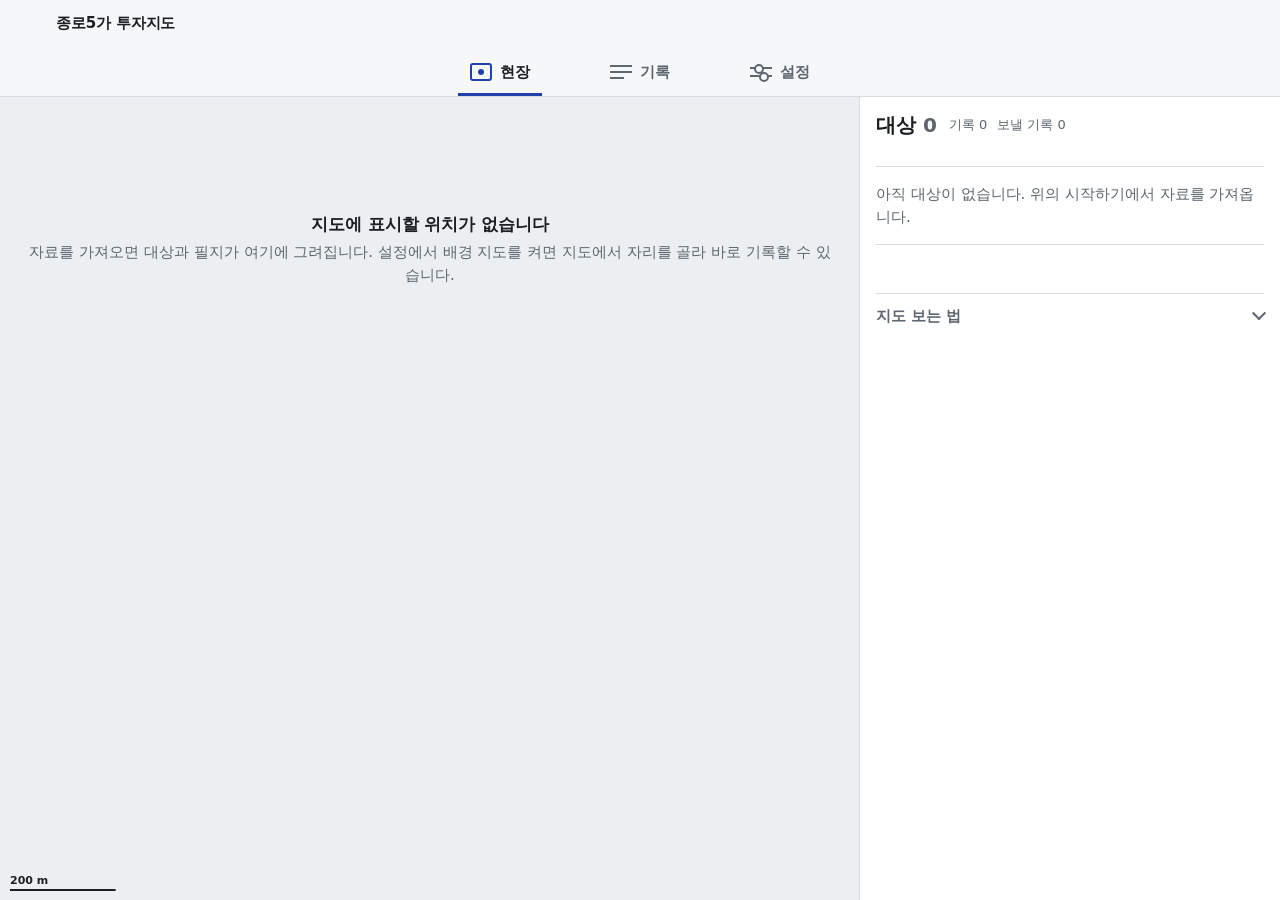
==== commit c67b428d: "J5-077: 연습용 자료를 연습용 모드(?demo=1)로 분리 연습용 자료 버튼·안내·범례는 ?demo=1 로 켠 폰에서만 보인다(?demo=0 으로 끔). 기본 자료 종류를 실" ====
--- a/web/index.html
+++ b/web/index.html
@@ -13,7 +13,7 @@
 <header class="appbar">
   <div class="appbar-inner">
     <h1 class="wordmark">종로5가 투자지도</h1>
-    <span id="mode-badge" class="mode-badge" title="지금 쓰는 자료 종류">연습용 자료</span>
+    <span id="mode-badge" class="mode-badge" title="지금 쓰는 자료 종류" hidden>연습용 자료</span>
   </div>
   <div id="offline-banner" class="banner banner-offline" role="status" hidden>오프라인입니다. 지도·목록·기록·보내기는 그대로 쓸 수 있습니다.</div>
 </header>
@@ -123,9 +123,36 @@
           <h4 id="parcel-comps-title" class="sub-title">주변 사례</h4>
           <p class="comps-scope"><span id="comps-scope" class="pencil small"></span><label for="comps-years" class="sr-only">주변 사례 기간</label><select id="comps-years" class="deal-years"><option value="1">1년</option><option value="3">3년</option><option value="5">5년</option><option value="0">전체</option></select><label for="comps-kind" class="sr-only">주변 사례 거래 종류</label><select id="comps-kind" class="deal-years" hidden><option value="all">모든 종류</option><option value="nrg">상업·업무</option><option value="sh">단독·다가구</option><option value="land">토지</option></select></p>
           <ul id="comps-facts" class="facts"></ul>
+          <figure id="comps-chart-wrap" class="comps-chart" hidden>
+            <svg id="comps-chart" class="chart" role="group" aria-labelledby="comps-chart-title"></svg>
+            <figcaption>
+              <span id="comps-chart-title" class="sr-only"></span>
+              <span class="chart-legend"><span class="chart-key"><span class="key-dot" aria-hidden="true"></span>같은 동 거래의 대지 평당</span><span class="chart-key"><span class="key-line" aria-hidden="true"></span>이 필지 공시지가 (평당 환산)</span><span id="comps-chart-mine" class="chart-key" hidden><span class="key-dot big" aria-hidden="true"></span>큰 점은 이 필지의 거래</span></span>
+              <span id="comps-chart-note" class="pencil small" role="status"></span>
+            </figcaption>
+            <details class="disclosure quiet">
+              <summary>그래프 값 표</summary>
+              <table id="comps-chart-table" class="chart-table"><thead><tr><th scope="col">계약일</th><th scope="col">종류</th><th scope="col">대지 평당</th><th scope="col">지번</th></tr></thead><tbody></tbody></table>
+            </details>
+          </figure>
+          <figure id="comps-years-wrap" class="comps-chart" aria-labelledby="comps-years-h" hidden>
+            <h5 id="comps-years-h" class="sub-title">연도별 시세 (같은 동)</h5>
+            <p class="comps-scope"><span id="comps-years-scope" class="pencil small"></span><label for="comps-trend-mode" class="sr-only">연도별 막대의 값</label><select id="comps-trend-mode" class="deal-years"><option value="price">대지 평당</option><option value="count">거래 수</option></select></p>
+            <p id="comps-trend-summary" class="note" role="status"></p>
+            <svg id="comps-years-chart" class="chart" role="group" aria-labelledby="comps-years-title"></svg>
+            <figcaption>
+              <span id="comps-years-title" class="sr-only"></span>
+              <span class="chart-legend"><span class="chart-key"><span class="key-bar" aria-hidden="true"></span><span id="comps-years-key"></span></span><span class="chart-key"><span class="key-bar few" aria-hidden="true"></span><span id="comps-years-few"></span></span></span>
+              <span id="comps-years-note" class="pencil small" role="status"></span>
+            </figcaption>
+            <details class="disclosure quiet">
+              <summary>연도별 값 표</summary>
+              <table id="comps-years-table" class="chart-table"><thead><tr><th scope="col">연도</th><th scope="col">거래</th><th scope="col">대지 평당 중간 (사례)</th><th scope="col">수집</th></tr></thead><tbody></tbody></table>
+            </details>
+          </figure>
           <p id="comps-reference" class="note" role="status"></p>
           <ul id="comps-list" class="rows deal-list"></ul>
-          <p class="pencil small">실거래 신고 자료에서 계산한 단가와 배율이며 감정평가가 아닙니다. 지분 거래는 단가에서 뺍니다. 기간은 지도의 실거래 기간과 같습니다.</p>
+          <p class="pencil small">실거래 신고 자료에서 계산한 단가와 배율이며 감정평가가 아닙니다. 지분 거래는 단가에서 뺍니다. 기간은 지도의 실거래 기간과 같고, 연도별 시세는 기간이 시작하는 해의 1월부터 셉니다.</p>
         </section>
         <details id="parcel-price" class="disclosure quiet" hidden>
           <summary>공시지가가 바뀐 지점</summary>
@@ -148,10 +175,10 @@
 
       <div id="home-empty" class="start-card" hidden>
         <h3>시작하기</h3>
-        <p>PC 에서 만든 자료 파일(.j5view.zip)을 가져오면 대상·필지·거래가 한 번에 들어옵니다. 처음이라면 연습용 자료로 먼저 둘러봅니다.</p>
+        <p>PC 에서 만든 자료 파일(.j5view.zip)을 가져오면 대상·필지·거래가 한 번에 들어옵니다.<span class="demo-only"> 처음이라면 연습용 자료로 먼저 둘러봅니다.</span></p>
         <div class="card-actions">
           <label class="file-btn primary-file"><span>PC 자료 파일 가져오기</span><input id="home-view-file" type="file" accept="application/zip,.zip"></label>
-          <button id="home-load-synthetic" class="secondary">연습용 자료로 둘러보기</button>
+          <button id="home-load-synthetic" class="secondary demo-only">연습용 자료로 둘러보기</button>
         </div>
         <p id="home-note" class="note" role="status"></p>
         <button id="home-go-settings" class="quiet">다른 파일은 설정에서 가져옵니다</button>
@@ -188,7 +215,7 @@
 
       <details class="disclosure quiet">
         <summary>지도 보는 법</summary>
-        <p id="map-legend" class="map-legend"><span><span class="lg lg-syn"></span>연습용 대상</span> <span><span class="lg lg-real"></span>실제 대상</span> <span><span class="lg lg-sel"></span>고른 대상</span> <span><span class="lg lg-parcel"></span>필지 경계</span> <span><span class="lg lg-bm"></span>건물·도로</span></p>
+        <p id="map-legend" class="map-legend"><span class="demo-only"><span class="lg lg-syn"></span>연습용 대상</span> <span><span class="lg lg-real"></span>실제 대상</span> <span><span class="lg lg-sel"></span>고른 대상</span> <span><span class="lg lg-parcel"></span>필지 경계</span> <span><span class="lg lg-bm"></span>건물·도로</span></p>
         <p class="help">점을 누르면 대상이, 필지를 누르면 그 필지의 정보가 아래에 열립니다. 북쪽이 위입니다.</p>
         <p class="help">"내 위치" 는 누를 때만 위치를 한 번 읽어 지도에 표시하고 그 자리의 필지를 엽니다. 위치는 저장하거나 보내지 않습니다. 배경 타일을 켜 두었다면 화면을 자동으로 옮기지 않습니다(옮기면 그 주변 타일을 제공자에게 요청하게 됩니다).</p>
         <p class="help">"용도지역" 은 토지 자료가 든 필지 파일을 넣었을 때 켤 수 있습니다. 색은 구분용이며 규제 판단이 아닙니다.</p>
@@ -264,7 +291,7 @@
             <div class="field-name">대상 목록</div>
             <p id="seed-status" class="pencil small"></p>
             <div class="card-actions">
-              <button id="load-synthetic" class="secondary">연습용 대상 5곳</button>
+              <button id="load-synthetic" class="secondary demo-only">연습용 대상 5곳</button>
               <label class="file-btn"><span>목록 파일 선택</span><input id="seed-file" type="file" accept="application/json,.json"></label>
             </div>
             <p id="seed-note" class="note" role="status"></p>
@@ -272,7 +299,7 @@
           <div class="data-item">
             <div class="field-name">필지 경계</div>
             <div class="card-actions">
-              <button id="load-synthetic-parcels" class="secondary">연습용 필지 6개</button>
+              <button id="load-synthetic-parcels" class="secondary demo-only">연습용 필지 6개</button>
               <label class="file-btn"><span>필지 파일 선택</span><input id="parcels-file" type="file" accept="application/json,application/geo+json,.json,.geojson"></label>
               <button id="clear-parcels" class="danger">필지 지우기</button>
             </div>
@@ -281,7 +308,7 @@
           <div class="data-item">
             <div class="field-name">건물·도로 윤곽</div>
             <div class="card-actions">
-              <button id="load-synthetic-basemap" class="secondary">연습용 배경</button>
+              <button id="load-synthetic-basemap" class="secondary demo-only">연습용 배경</button>
               <label class="file-btn"><span>배경 파일 선택</span><input id="basemap-file" type="file" accept="application/json,application/geo+json,.json,.geojson"></label>
               <button id="clear-basemap" class="danger">배경 지우기</button>
             </div>
--- a/web/styles.css
+++ b/web/styles.css
@@ -24,6 +24,8 @@
   --danger: #a12a24;
   --danger-soft: #fbe9e7;
   --map-bg: #eceff1;
+  --chart-1: #2a78d6;    /* 그래프 계열 1: 거래 점 (J5-067, 시각화 검증기로 밝은·어두운 면 모두 통과) */
+  --chart-2: #eb6834;    /* 그래프 계열 2: 공시지가 선 */
   --bm-road: #ffffff;
   --bm-building: #dce1e5;
   --shadow-float: 0 1px 2px rgba(16, 24, 32, .12), 0 6px 20px rgba(16, 24, 32, .10);
@@ -58,6 +60,7 @@
     --blue: #8ea6ff; --blue-ink: #0d1430; --blue-soft: #1e2747; --cad: #f07a6e; --marker: #ffe14d; --marker-ink: #2b2500;
     --ok: #74c99c; --ok-soft: #173023; --warn: #e8ad52; --warn-soft: #33270f; --danger: #f28b82; --danger-soft: #3a1f1d;
     --map-bg: #161a1e; --bm-road: #2a3036; --bm-building: #303841;
+    --chart-1: #3987e5; --chart-2: #d95926;
     --shadow-float: 0 0 0 1px #2e353d, 0 6px 20px rgba(0, 0, 0, .4); --shadow-sheet: 0 -1px 0 #2e353d, 0 -8px 28px rgba(0, 0, 0, .45);
   }
 }
@@ -95,6 +98,9 @@
 .appbar-inner { height: var(--appbar-h); padding: 0 var(--s-4); display: flex; align-items: center; gap: var(--s-3); max-width: 1200px; margin-inline: auto; }
 .wordmark { font-size: var(--t-s); font-weight: 700; letter-spacing: -.01em; }
 .mode-badge { margin-left: auto; border-radius: var(--r-pill); padding: 3px 11px; font-size: var(--t-xs); font-weight: 700; color: var(--pencil); border: 1.5px dashed var(--rule-strong); white-space: nowrap; }
+/* J5-077: 연습용 자료 버튼·안내는 ?demo=1 로 켠 폰에서만 */
+body:not(.demo) .demo-only { display: none !important; }
+.mode-badge[hidden] { display: none; }
 .mode-badge.mode-private_real { color: var(--blue-ink); background: var(--blue); border: 1.5px solid var(--blue); }
 .banner { display: block; padding: 8px var(--s-4); font-size: var(--t-s); font-weight: 600; }
 .banner-offline { background: var(--warn-soft); color: var(--warn); border-top: 1px solid var(--rule); }
@@ -363,6 +369,34 @@
 .deal-years { width: auto; flex: 0 0 auto; min-height: var(--touch); font-size: var(--t-xs); }
 .deal-count { color: var(--pencil); flex: 1 1 120px; min-width: 0; }   /* 종류 고르기(J5-066) 옆에 붙고 그 안에서 줄을 바꾼다 (실거래 줄을 두 줄로) */
 /* 주변 사례 (J5-064) */
+/* 주변 사례 추이 (J5-067): 얇은 표시, 회색 실선 격자, 글자는 글자 색(계열 색을 입히지 않는다) */
+.comps-chart { margin: var(--s-2) 0 0; }
+svg.chart { display: block; width: 100%; height: 180px; touch-action: pan-y; }
+.chart-grid line { stroke: var(--rule); stroke-width: 1; }
+.chart-tick text { fill: var(--pencil); font-size: 11px; }
+.chart-tick text.chart-direct { fill: var(--pencil); font-weight: 700; }
+.chart-line path { fill: none; stroke: var(--chart-2); stroke-width: 2; stroke-linejoin: round; stroke-linecap: round; }
+.chart-pt { cursor: pointer; outline: none; }
+.chart-pt .hit { fill: transparent; }
+.chart-pt .dot { fill: var(--chart-1); stroke: var(--sheet); stroke-width: 2; }
+.chart-pt.on .dot, .chart-pt:focus-visible .dot { stroke: var(--ink); stroke-width: 3; }
+.comps-chart figcaption { display: grid; gap: 2px; font-size: var(--t-xs); }
+.chart-legend { display: flex; flex-wrap: wrap; gap: 4px 12px; color: var(--ink); }
+.chart-key { display: inline-flex; align-items: center; gap: 6px; }
+.key-dot { width: 9px; height: 9px; border-radius: 50%; background: var(--chart-1); }
+.key-dot.big { width: 12px; height: 12px; }
+.key-line { width: 16px; height: 2px; border-radius: 1px; background: var(--chart-2); }
+/* 연도별 시세 막대 (J5-071): 같은 계열 색, 사례가 적은 해·덜 받은 해는 테두리만 (옅은 색은 면 대비가 모자라 쓰지 않는다) */
+.chart-bar { cursor: pointer; outline: none; }
+.chart-bar .hit { fill: transparent; }
+.chart-bar .bar { fill: var(--chart-1); stroke: var(--chart-1); stroke-width: 1.5; }
+.chart-bar.few .bar { fill: var(--sheet); stroke-dasharray: 3 2; }
+.chart-bar.on .bar, .chart-bar:focus-visible .bar { stroke: var(--ink); stroke-width: 2.5; }
+.key-bar { width: 10px; height: 10px; border-radius: 2px; background: var(--chart-1); border: 1.5px solid var(--chart-1); }
+.key-bar.few { background: var(--sheet); border-style: dashed; }
+.comps-chart > .sub-title { margin-bottom: 0; }
+table.chart-table { width: 100%; border-collapse: collapse; font-size: var(--t-xs); }
+table.chart-table th, table.chart-table td { text-align: left; padding: 4px 6px 4px 0; border-top: 1px solid var(--rule); }
 .comps-scope { display: flex; align-items: center; justify-content: space-between; gap: var(--s-2); margin: 0; }
 .layer-pick { pointer-events: none; }   /* 십자는 누르기를 받지 않는다 */
 .pick-ring { fill: none; stroke: var(--blue); stroke-width: 2.5; }
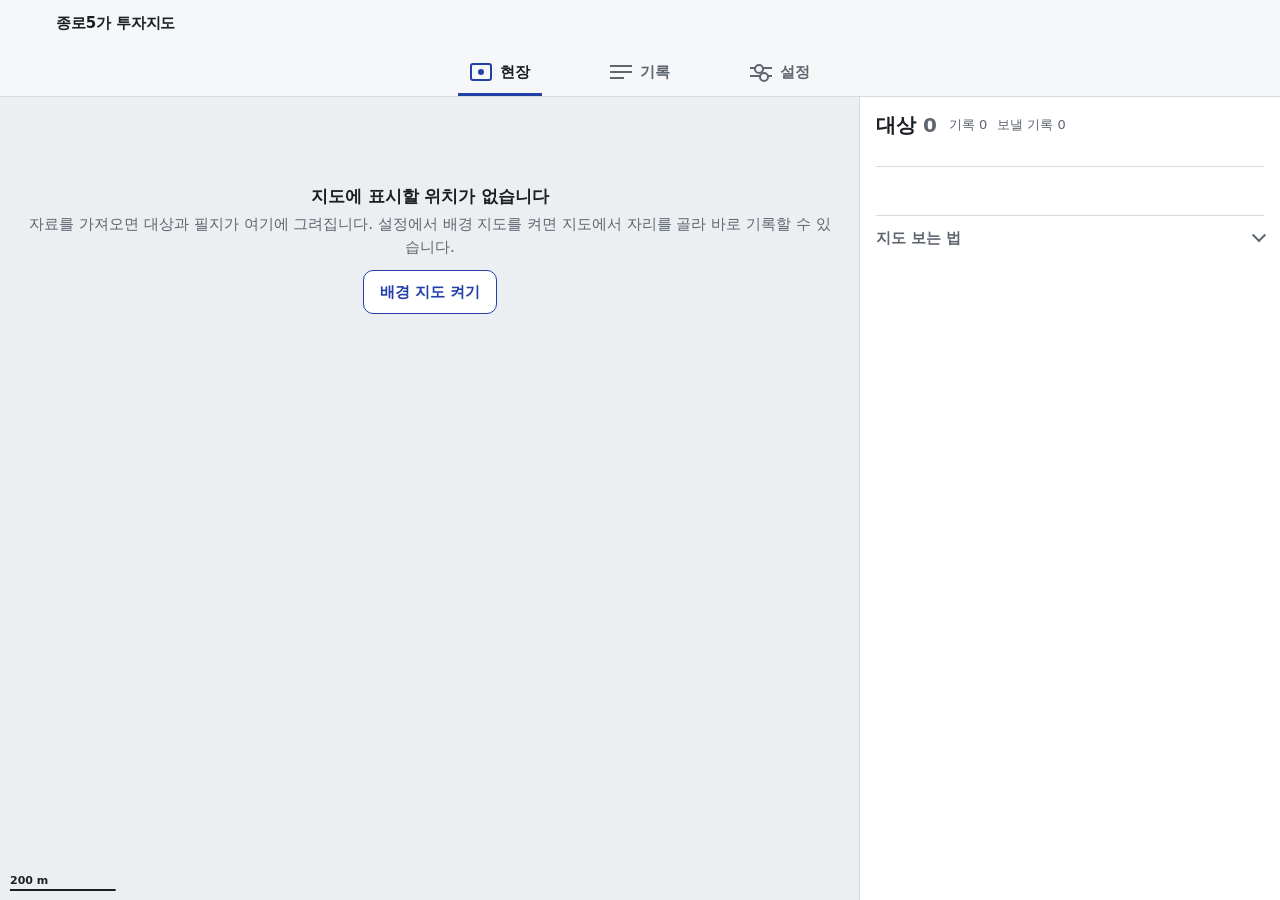
==== commit 81cb673d: "J5-079: VWorld 기본 지도 켜기 (빈 지도의 배경 지도 켜기) J5-078 기기 시험에서 폰이 VWorld 배경 타일을 바로 받는 것을 확인해 미리 설정 vworld_b" ====
--- a/web/index.html
+++ b/web/index.html
@@ -26,7 +26,7 @@
   <h2 id="map-title" class="sr-only">현장</h2>
   <div class="field-map map-wrap">
     <svg id="map-svg" role="img" aria-label="대상 위치와 필지 경계 지도"></svg>
-    <div id="map-empty" class="map-empty"><div><strong>지도에 표시할 위치가 없습니다</strong>자료를 가져오면 대상과 필지가 여기에 그려집니다. 설정에서 배경 지도를 켜면 지도에서 자리를 골라 바로 기록할 수 있습니다.</div></div>
+    <div id="map-empty" class="map-empty"><div><strong>지도에 표시할 위치가 없습니다</strong>자료를 가져오면 대상과 필지가 여기에 그려집니다. 설정에서 배경 지도를 켜면 지도에서 자리를 골라 바로 기록할 수 있습니다.<button id="map-empty-tiles" type="button" class="secondary map-empty-action">배경 지도 켜기</button></div></div>
     <div id="map-top" class="map-top">
       <form id="parcel-search-form" class="map-search" role="search" hidden>
         <label for="parcel-search" class="sr-only">지번으로 필지 찾기</label>
@@ -350,7 +350,7 @@
         <select id="tiles-provider">
           <option value="">쓰지 않음 (대상·필지·윤곽만)</option>
           <option value="custom">직접 입력 (타일 주소 또는 같은 출처의 타일 폴더)</option>
-          <option value="vworld_base" disabled>VWorld 기본 지도 · 공식 문서 확인 전</option>
+          <option value="vworld_base">VWorld 기본 지도 (국토교통부)</option>
           <option value="vworld_satellite" disabled>VWorld 항공사진 · 확인 전</option>
           <option value="vworld_hybrid" disabled>VWorld 항공사진 + 라벨 · 확인 전</option>
         </select>
--- a/web/styles.css
+++ b/web/styles.css
@@ -207,6 +207,7 @@
 .field-map { position: absolute; inset: 0; }
 #map-svg { display: block; width: 100%; height: 100%; background: var(--map-bg); touch-action: none; user-select: none; -webkit-user-select: none; -webkit-touch-callout: none; cursor: grab; }
 .map-empty { position: absolute; inset: 0 0 auto 0; height: 38%; display: grid; place-items: center; text-align: center; padding: var(--s-5); color: var(--pencil); font-size: var(--t-s); pointer-events: none; }
+.map-empty .map-empty-action { pointer-events: auto; display: block; margin: var(--s-3) auto 0; }   /* J5-079: 빈 지도에서 배경 지도 설정으로 */
 .map-empty strong { display: block; color: var(--ink); font-size: var(--t-m); margin-bottom: 4px; }
 /* 자료가 없을 때는 지도 조작을 감춘다 (누를 것이 없다) */
 .field-map:has(#map-empty:not([hidden])) .map-tools, .field-map:has(#map-empty:not([hidden])) .map-chips { visibility: hidden; }   /* 자리는 남겨 지도 맞추기의 위쪽 여백이 바뀌지 않게 */
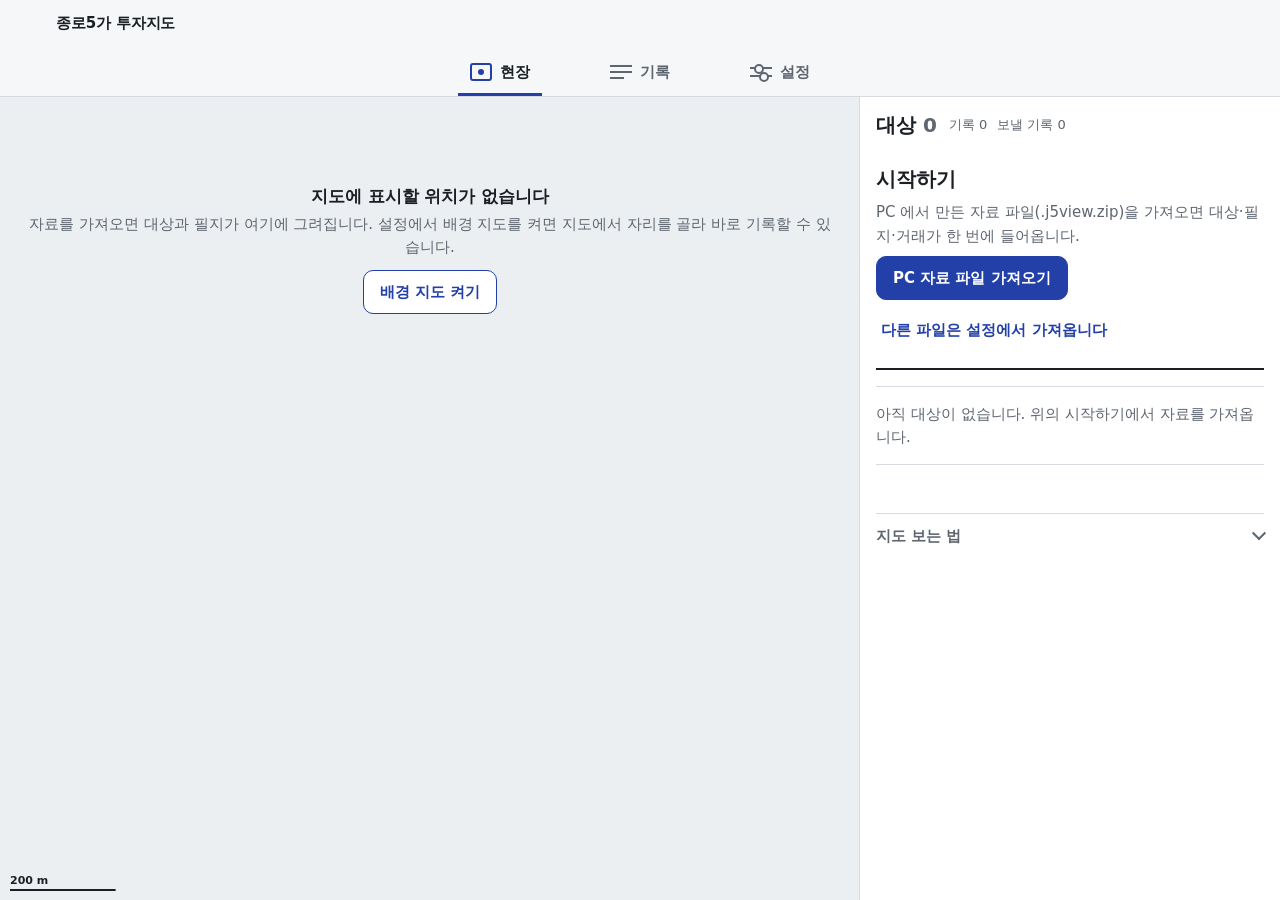
==== commit a92d0bcc: "J5-084: 대상에 조회 결과 저장 조회 카드에서 만든 이 폰의 대상에 그때의 값·경계·조회 시각·출처를 device_assets.lookup 으로 함께 둔다. 대상을 고르면 대" ====
--- a/web/index.html
+++ b/web/index.html
@@ -29,8 +29,8 @@
     <div id="map-empty" class="map-empty"><div><strong>지도에 표시할 위치가 없습니다</strong>자료를 가져오면 대상과 필지가 여기에 그려집니다. 설정에서 배경 지도를 켜면 지도에서 자리를 골라 바로 기록할 수 있습니다.<button id="map-empty-tiles" type="button" class="secondary map-empty-action">배경 지도 켜기</button></div></div>
     <div id="map-top" class="map-top">
       <form id="parcel-search-form" class="map-search" role="search" hidden>
-        <label for="parcel-search" class="sr-only">지번으로 필지 찾기</label>
-        <input id="parcel-search" type="search" inputmode="search" autocomplete="off" enterkeyhint="search" placeholder="지번 (예: 182-13)">
+        <label for="parcel-search" class="sr-only">주소·지번으로 필지 찾기</label>
+        <input id="parcel-search" type="search" inputmode="search" autocomplete="off" enterkeyhint="search" placeholder="주소·지번 (예: 종로5가 193-17)">
         <button id="parcel-search-go" class="search-go" type="submit">찾기</button>
       </form>
       <div class="map-chips" role="group" aria-label="지도 보기">
@@ -82,6 +82,10 @@
           <button id="map-selected-close" class="tool close" aria-label="선택 해제">✕</button>
         </div>
         <p id="map-selected-sub" class="pencil"></p>
+        <div id="map-selected-lookup" hidden>
+          <ul id="map-selected-lookup-facts" class="facts"></ul>
+          <p id="map-selected-lookup-note" class="pencil small"></p>
+        </div>
         <div class="card-actions">
           <button id="map-selected-start" class="primary big">기록하기</button>
           <button id="map-selected-history" class="secondary">이력</button>
@@ -173,6 +177,27 @@
         </details>
       </div>
 
+      <div id="lookup-panel" class="parcel-card" hidden>
+        <div class="card-head">
+          <div class="card-title"><span class="badge">VWorld 조회</span><strong id="lookup-title" class="jibun"></strong></div>
+          <button id="lookup-close" class="tool close" aria-label="조회한 필지 닫기">✕</button>
+        </div>
+        <p id="lookup-status" class="note" role="status"></p>
+        <div id="lookup-body" hidden>
+          <p class="pencil small">필지 번호 <span id="lookup-pnu" class="num"></span></p>
+          <ul id="lookup-facts" class="facts"></ul>
+          <details id="lookup-zoning" class="disclosure" hidden>
+            <summary>용도지역 자료 (VWorld 원문)</summary>
+            <ul id="lookup-zoning-list" class="facts"></ul>
+            <p class="help">VWorld 용도지역 자료의 속성을 이름 그대로 보입니다. 필드 뜻은 실제 응답으로 확인한 뒤 정리합니다.</p>
+          </details>
+          <div class="card-actions">
+            <button id="lookup-new-asset" class="primary">이 필지를 대상으로 기록</button>
+          </div>
+          <p class="help">지도를 누른 자리의 필지를 VWorld 연속지적도에서 그때 조회한 값입니다. 공부(대장) 확인이나 법률 판단이 아니며, 면적은 경계로 계산한 도형면적입니다. 누른 자리의 좌표가 VWorld 로 전송됩니다.</p>
+        </div>
+      </div>
+
       <div id="home-empty" class="start-card" hidden>
         <h3>시작하기</h3>
         <p>PC 에서 만든 자료 파일(.j5view.zip)을 가져오면 대상·필지·거래가 한 번에 들어옵니다.<span class="demo-only"> 처음이라면 연습용 자료로 먼저 둘러봅니다.</span></p>
--- a/web/styles.css
+++ b/web/styles.css
@@ -528,3 +528,9 @@
 table { border-collapse: collapse; width: 100%; font-size: var(--t-s); }
 td, th { border-bottom: 1px solid var(--rule); padding: 6px; text-align: left; vertical-align: top; }
 pre { white-space: pre-wrap; word-break: break-all; font-size: var(--t-xs); background: var(--sheet-2); padding: 8px; border-radius: 8px; }
+
+/* 온라인 조회 필지 (J5-080): 지도를 눌러 VWorld 에서 받은 필지의 경계 */
+.layer-lookup .lookup-parcel { fill: rgba(37, 99, 235, 0.14); stroke: #1d4ed8; stroke-width: 2.5; pointer-events: none; }
+/* 화면 범위의 필지 경계 (J5-081): VWorld 에서 받은 주변 필지. 배경 지도 위에 가늘게 */
+.layer-around .around-parcel { fill: none; stroke: rgba(220, 38, 38, 0.55); stroke-width: 1; pointer-events: none; }
+.layer-around-labels .around-label { font-size: 11px; fill: #7f1d1d; text-anchor: middle; dominant-baseline: central; paint-order: stroke; stroke: rgba(255,255,255,0.85); stroke-width: 3px; pointer-events: none; }
